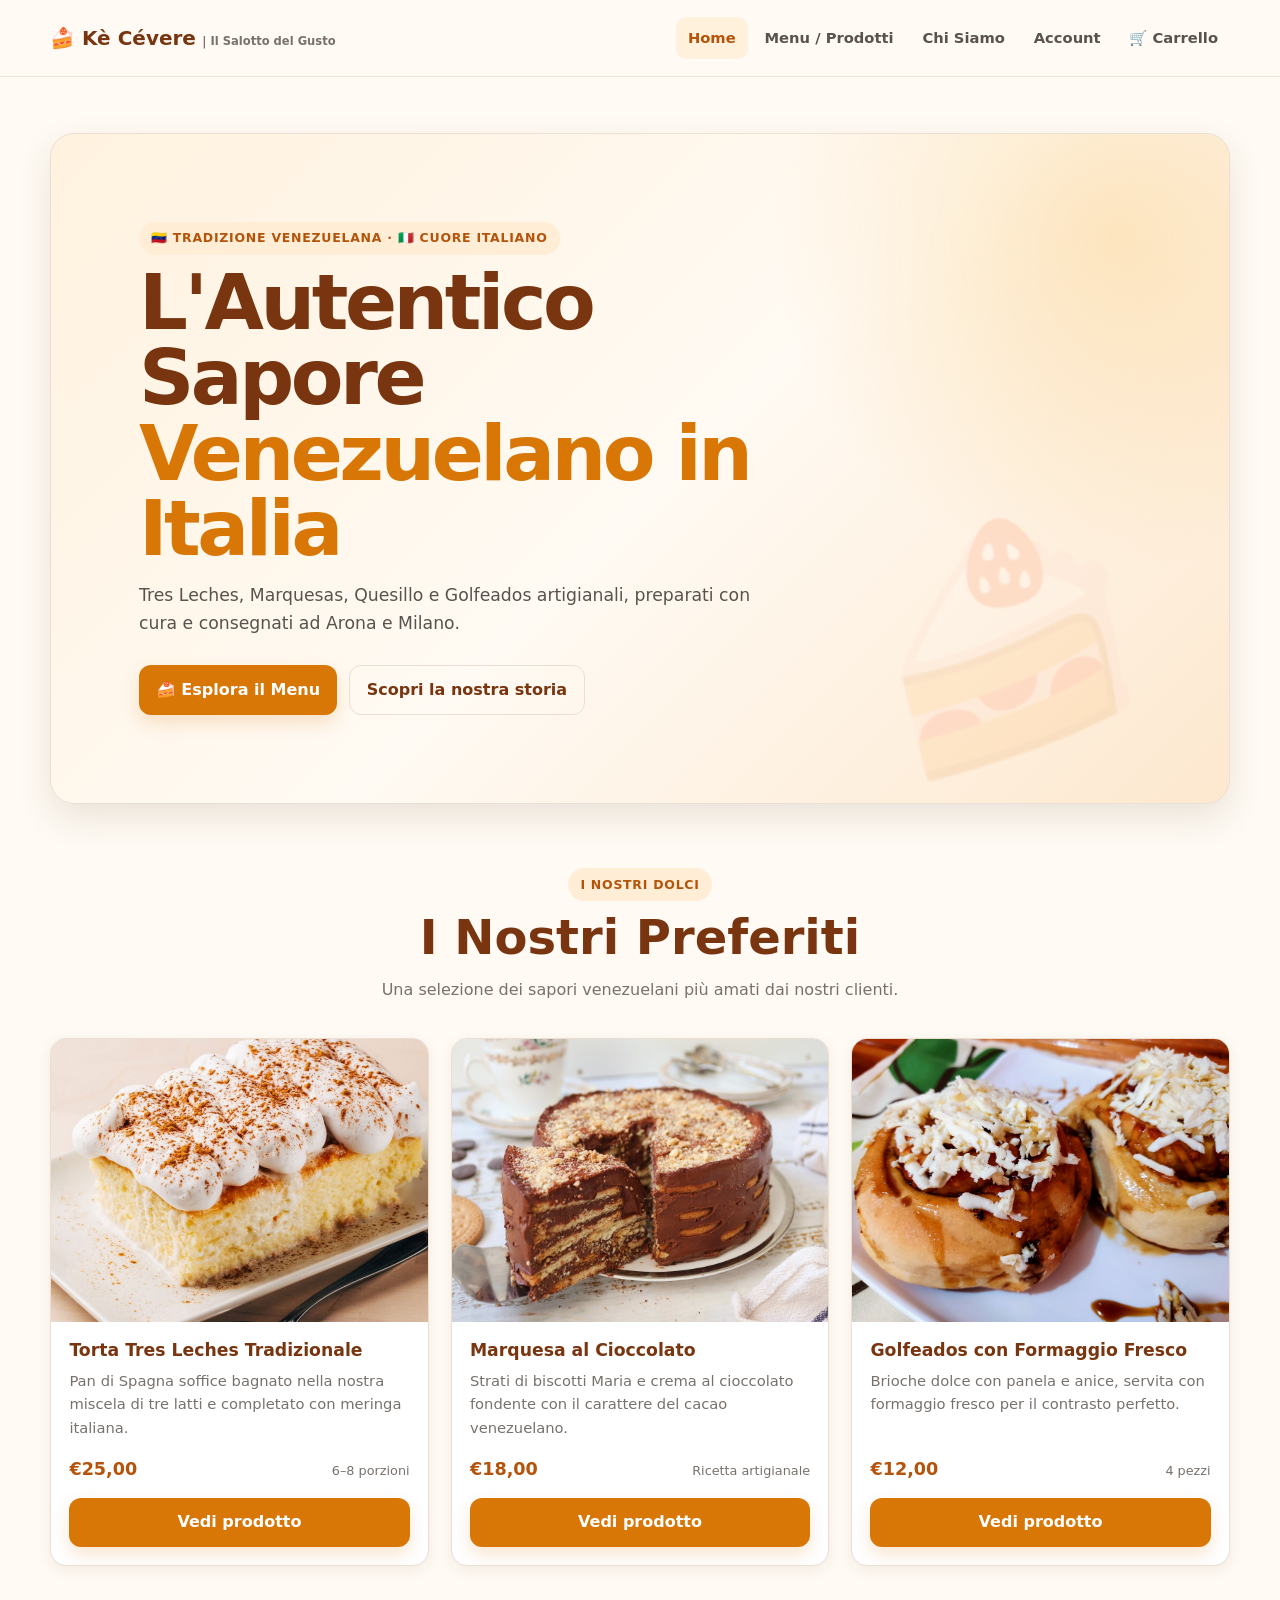
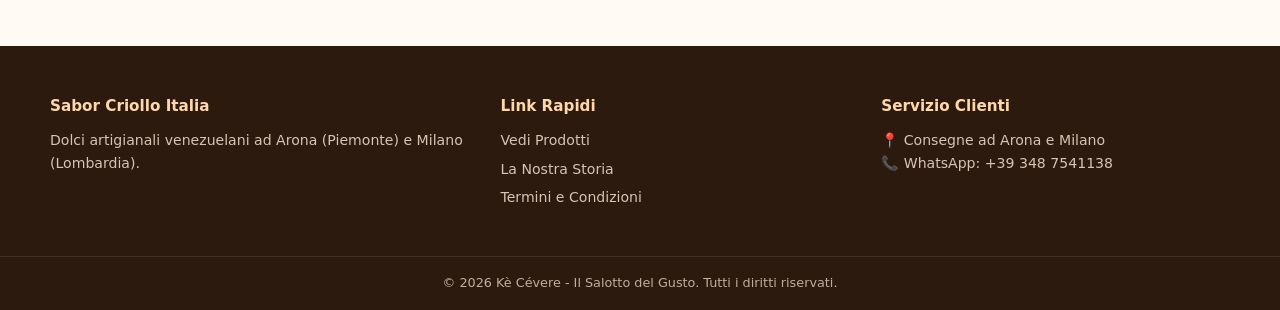
==== index.html @ d1808b7e "Actualizando repositorio con la versión profesional" ====
<!DOCTYPE html>
<html lang="it">
<head>
    <meta charset="UTF-8">
    <meta name="viewport" content="width=device-width, initial-scale=1.0">
    <meta name="description" content="Kè Cévere - Dolci venezuelani artigianali in Piemonte e Lombardia.">
    <title>Home | Kè Cévere - Il Salotto del Gusto</title>
    <link rel="stylesheet" href="css/estilos.css">
</head>
<body>

    <!-- ==================== ENCABEZADO / NAVEGACIÓN ==================== -->
    <header>
        <div class="header-container">
            <a href="index.html" class="logo" aria-label="Kè Cévere - Home">
                🍰 Kè Cévere <small>| Il Salotto del Gusto</small>
            </a>

            <button class="nav-toggle" type="button" aria-label="Apri menu" aria-expanded="false">
                <span></span>
            </button>

            <nav id="main-nav" aria-label="Navigazione principale">
                <ul>
                    <li><a href="index.html" class="active" aria-current="page">Home</a></li>
                    <li><a href="tienda.html">Menu / Prodotti</a></li>
                    <li><a href="quienes-somos.html">Chi Siamo</a></li>
                    <li><a href="registrarse.html">Account</a></li>
                    <li><a href="carrito.html">🛒 Carrello <span class="cart-count" hidden>0</span></a></li>
                </ul>
            </nav>
        </div>
    </header>

    <main class="main-content">

        <!-- ==================== HERO ==================== -->
        <section class="hero" aria-labelledby="hero-title">
            <div class="hero-content">
                <span class="eyebrow">🇻🇪 Tradizione venezuelana · 🇮🇹 Cuore italiano</span>

                <h1 id="hero-title">
                    L'Autentico Sapore
                    <span>Venezuelano in Italia</span>
                </h1>

                <p>
                    Tres Leches, Marquesas, Quesillo e Golfeados artigianali,
                    preparati con cura e consegnati ad Arona e Milano.
                </p>

                <div class="hero-actions">
                    <a href="tienda.html" class="btn">🍰 Esplora il Menu</a>
                    <a href="quienes-somos.html" class="btn btn-secondary">Scopri la nostra storia</a>
                </div>
            </div>
        </section>

        <!-- ==================== PRODOTTI IN EVIDENZA ==================== -->
        <section class="featured-products" aria-labelledby="featured-title">
            <div class="section-heading">
                <span class="section-label">I nostri dolci</span>
                <h2 id="featured-title">I Nostri Preferiti</h2>
                <p>Una selezione dei sapori venezuelani più amati dai nostri clienti.</p>
            </div>

            <div class="grid">
                <article class="card">
                    <div class="card-image">
                        <img src="producto1.jpg" alt="Torta Tres Leches Tradizionale" loading="lazy">
                    </div>
                    <div class="card-body">
                        <h3 class="card-title">Torta Tres Leches Tradizionale</h3>
                        <p>Pan di Spagna soffice bagnato nella nostra miscela di tre latti e completato con meringa italiana.</p>
                        <div class="card-footer">
                            <span class="card-price">€25,00</span>
                            <span class="card-info">6–8 porzioni</span>
                        </div>
                        <a href="tienda.html" class="btn card-button">Vedi prodotto</a>
                    </div>
                </article>

                <article class="card">
                    <div class="card-image">
                        <img src="producto2.jpg" alt="Marquesa al Cioccolato" loading="lazy">
                    </div>
                    <div class="card-body">
                        <h3 class="card-title">Marquesa al Cioccolato</h3>
                        <p>Strati di biscotti Maria e crema al cioccolato fondente con il carattere del cacao venezuelano.</p>
                        <div class="card-footer">
                            <span class="card-price">€18,00</span>
                            <span class="card-info">Ricetta artigianale</span>
                        </div>
                        <a href="tienda.html" class="btn card-button">Vedi prodotto</a>
                    </div>
                </article>

                <article class="card">
                    <div class="card-image">
                        <img src="producto3.jpg" alt="Golfeados con Formaggio Fresco" loading="lazy">
                    </div>
                    <div class="card-body">
                        <h3 class="card-title">Golfeados con Formaggio Fresco</h3>
                        <p>Brioche dolce con panela e anice, servita con formaggio fresco per il contrasto perfetto.</p>
                        <div class="card-footer">
                            <span class="card-price">€12,00</span>
                            <span class="card-info">4 pezzi</span>
                        </div>
                        <a href="tienda.html" class="btn card-button">Vedi prodotto</a>
                    </div>
                </article>
            </div>
        </section>

    </main>

    <!-- ==================== PIE DI PAGINA ==================== -->
    <footer>
        <div class="footer-container">
            <div class="footer-section">
                <h4>Sabor Criollo Italia</h4>
                <p>Dolci artigianali venezuelani ad Arona (Piemonte) e Milano (Lombardia).</p>
            </div>

            <div class="footer-section">
                <h4>Link Rapidi</h4>
                <ul>
                    <li><a href="tienda.html">Vedi Prodotti</a></li>
                    <li><a href="quienes-somos.html">La Nostra Storia</a></li>
                    <li><a href="terminos.html">Termini e Condizioni</a></li>
                </ul>
            </div>

            <div class="footer-section">
                <h4>Servizio Clienti</h4>
                <p>📍 Consegne ad Arona e Milano</p>
                <p>📞 WhatsApp: +39 348 7541138</p>
            </div>
        </div>

        <div class="footer-bottom">
            <p>&copy; 2026 Kè Cévere - Il Salotto del Gusto. Tutti i diritti riservati.</p>
        </div>
    </footer>

    <script src="script.js"></script>
</body>
</html>
---- css/estilos.css ----
/* =========================================================
   Kè Cévere / Sabor Criollo
   Hoja de estilos principal
   ========================================================= */

:root {
    --primary: #d97706;
    --primary-dark: #b45309;
    --secondary: #78350f;
    --accent: #f59e0b;
    --cream: #fffaf3;
    --surface: #ffffff;
    --surface-soft: #fff7ed;
    --text: #292524;
    --text-muted: #78716c;
    --border: #eadfd2;
    --success: #15803d;
    --danger: #b91c1c;
    --shadow-sm: 0 4px 14px rgba(68, 42, 20, 0.07);
    --shadow-md: 0 14px 35px rgba(68, 42, 20, 0.11);
    --radius-sm: 10px;
    --radius-md: 16px;
    --radius-lg: 24px;
    --container: 1180px;
}

/* ---------- Reset ---------- */

* {
    box-sizing: border-box;
    margin: 0;
    padding: 0;
}

html {
    scroll-behavior: smooth;
}

body {
    min-height: 100vh;
    display: flex;
    flex-direction: column;
    font-family: Inter, ui-sans-serif, system-ui, -apple-system, BlinkMacSystemFont, "Segoe UI", sans-serif;
    color: var(--text);
    background: var(--cream);
    line-height: 1.6;
}

body.menu-open {
    overflow: hidden;
}

a {
    color: inherit;
    text-decoration: none;
}

button,
input,
select {
    font: inherit;
}

button {
    border: 0;
}

img {
    display: block;
    max-width: 100%;
}

ul {
    list-style: none;
}

/* ---------- Layout ---------- */

.main-content {
    width: min(100% - 2rem, var(--container));
    margin: 0 auto;
    flex: 1;
    padding: 3.5rem 0 5rem;
}

.section-heading {
    max-width: 720px;
    margin: 0 auto 2.2rem;
    text-align: center;
}

.section-label,
.eyebrow {
    display: inline-flex;
    align-items: center;
    gap: .45rem;
    margin-bottom: .65rem;
    padding: .4rem .75rem;
    border-radius: 999px;
    background: #ffedd5;
    color: var(--primary-dark);
    font-size: .78rem;
    font-weight: 800;
    letter-spacing: .06em;
    text-transform: uppercase;
}

.section-heading h2,
.page-title {
    color: var(--secondary);
    font-size: clamp(2rem, 4vw, 3rem);
    line-height: 1.12;
    margin-bottom: .75rem;
}

.section-heading p,
.page-intro {
    color: var(--text-muted);
}

/* ---------- Header ---------- */

header {
    position: sticky;
    top: 0;
    z-index: 1000;
    background: rgba(255, 250, 243, .94);
    border-bottom: 1px solid rgba(234, 223, 210, .9);
    backdrop-filter: blur(12px);
}

.header-container {
    width: min(100% - 2rem, var(--container));
    min-height: 76px;
    margin: 0 auto;
    display: flex;
    align-items: center;
    justify-content: space-between;
    gap: 2rem;
}

.logo {
    display: inline-flex;
    align-items: baseline;
    gap: .4rem;
    color: var(--secondary);
    font-size: 1.25rem;
    font-weight: 900;
    white-space: nowrap;
}

.logo small {
    color: var(--text-muted);
    font-size: .72rem;
    font-weight: 600;
}

.nav-toggle {
    display: none;
    width: 44px;
    height: 44px;
    align-items: center;
    justify-content: center;
    border: 1px solid var(--border);
    border-radius: 12px;
    background: var(--surface);
    color: var(--secondary);
    cursor: pointer;
}

.nav-toggle span,
.nav-toggle span::before,
.nav-toggle span::after {
    width: 20px;
    height: 2px;
    display: block;
    background: currentColor;
    border-radius: 10px;
    transition: .2s ease;
}

.nav-toggle span {
    position: relative;
}

.nav-toggle span::before,
.nav-toggle span::after {
    content: "";
    position: absolute;
    left: 0;
}

.nav-toggle span::before { top: -6px; }
.nav-toggle span::after { top: 6px; }

nav ul {
    display: flex;
    align-items: center;
    justify-content: flex-end;
    gap: .3rem;
}

nav a {
    position: relative;
    display: inline-flex;
    align-items: center;
    min-height: 42px;
    padding: .55rem .75rem;
    border-radius: 10px;
    color: #57534e;
    font-size: .92rem;
    font-weight: 700;
    transition: color .2s ease, background .2s ease;
}

nav a:hover,
nav a.active {
    color: var(--primary-dark);
    background: #fff1dc;
}

.cart-count {
    min-width: 21px;
    height: 21px;
    margin-left: .35rem;
    padding: 0 .3rem;
    display: inline-flex;
    align-items: center;
    justify-content: center;
    border-radius: 999px;
    background: var(--primary);
    color: white;
    font-size: .72rem;
    line-height: 1;
}

.cart-count[hidden] {
    display: none;
}

/* ---------- Hero ---------- */

.hero {
    position: relative;
    overflow: hidden;
    min-height: 500px;
    display: flex;
    align-items: center;
    padding: clamp(2.5rem, 7vw, 5.5rem);
    border-radius: var(--radius-lg);
    background:
        radial-gradient(circle at 90% 15%, rgba(245, 158, 11, .2), transparent 28%),
        linear-gradient(135deg, #fff2df 0%, #fffaf3 52%, #fde8cf 100%);
    box-shadow: var(--shadow-md);
    border: 1px solid var(--border);
}

.hero::after {
    content: "🍰";
    position: absolute;
    right: 7%;
    bottom: -18px;
    font-size: clamp(7rem, 18vw, 14rem);
    opacity: .12;
    transform: rotate(-10deg);
    pointer-events: none;
}

.hero-content {
    position: relative;
    z-index: 1;
    max-width: 720px;
}

.hero h1 {
    margin-bottom: 1rem;
    color: var(--secondary);
    font-size: clamp(2.5rem, 6vw, 4.8rem);
    line-height: .98;
    letter-spacing: -.045em;
}

.hero h1 span {
    display: block;
    color: var(--primary);
}

.hero p {
    max-width: 650px;
    margin-bottom: 1.7rem;
    color: #57534e;
    font-size: 1.08rem;
}

.hero-actions,
.hero-buttons {
    display: flex;
    flex-wrap: wrap;
    gap: .75rem;
}

/* ---------- Buttons ---------- */

.btn {
    min-height: 46px;
    display: inline-flex;
    align-items: center;
    justify-content: center;
    gap: .45rem;
    padding: .72rem 1.05rem;
    border-radius: 12px;
    background: var(--primary);
    color: white;
    font-weight: 800;
    cursor: pointer;
    box-shadow: 0 8px 18px rgba(217, 119, 6, .18);
    transition: transform .2s ease, background .2s ease, box-shadow .2s ease;
}

.btn:hover {
    background: var(--primary-dark);
    transform: translateY(-2px);
    box-shadow: 0 10px 22px rgba(217, 119, 6, .24);
}

.btn-secondary {
    background: transparent;
    color: var(--secondary);
    border: 1px solid var(--border);
    box-shadow: none;
}

.btn-secondary:hover {
    background: white;
    color: var(--primary-dark);
}

.btn-danger {
    background: #fee2e2;
    color: var(--danger);
    box-shadow: none;
}

.btn-danger:hover {
    background: #fecaca;
}

.btn-small {
    min-height: 38px;
    padding: .5rem .75rem;
    font-size: .86rem;
}

.btn:disabled {
    opacity: .5;
    cursor: not-allowed;
    transform: none;
    box-shadow: none;
}

/* ---------- Product Grid / Cards ---------- */

.grid {
    display: grid;
    grid-template-columns: repeat(3, minmax(0, 1fr));
    gap: 1.35rem;
}

.product-grid {
    grid-template-columns: repeat(4, minmax(0, 1fr));
}

.card {
    overflow: hidden;
    display: flex;
    flex-direction: column;
    background: var(--surface);
    border: 1px solid var(--border);
    border-radius: var(--radius-md);
    box-shadow: var(--shadow-sm);
    transition: transform .25s ease, box-shadow .25s ease;
}

.card:hover {
    transform: translateY(-5px);
    box-shadow: var(--shadow-md);
}

.card-image {
    aspect-ratio: 4 / 3;
    overflow: hidden;
    background: #f5f5f4;
}

.card-image img,
.card > img {
    width: 100%;
    height: 100%;
    object-fit: cover;
    transition: transform .35s ease;
}

.card:hover .card-image img,
.card:hover > img {
    transform: scale(1.04);
}

.card-body {
    flex: 1;
    display: flex;
    flex-direction: column;
    padding: 1.15rem;
}

.card-title {
    margin-bottom: .45rem;
    color: var(--secondary);
    font-size: 1.08rem;
    line-height: 1.25;
}

.card-body p {
    color: var(--text-muted);
    font-size: .92rem;
}

.card-footer {
    margin-top: auto;
    padding-top: 1rem;
    display: flex;
    align-items: baseline;
    justify-content: space-between;
    gap: .5rem;
}

.card-price {
    color: var(--primary-dark);
    font-size: 1.1rem;
    font-weight: 900;
}

.card-info {
    color: var(--text-muted);
    font-size: .8rem;
}

.card-button {
    width: 100%;
    margin-top: .9rem;
}

/* ---------- Sections ---------- */

.featured-products {
    padding-top: 4rem;
}

.page-header {
    margin-bottom: 2rem;
    text-align: center;
}

.page-header .page-intro {
    max-width: 680px;
    margin: 0 auto;
}

.info-strip {
    margin: 0 auto 2rem;
    padding: .9rem 1rem;
    display: flex;
    align-items: center;
    justify-content: center;
    gap: .55rem;
    border: 1px solid #fed7aa;
    border-radius: 12px;
    background: #fff7ed;
    color: #9a3412;
    text-align: center;
    font-size: .9rem;
}

/* ---------- Content Panels ---------- */

.content-panel {
    max-width: 880px;
    margin: 0 auto;
    padding: clamp(1.5rem, 4vw, 2.75rem);
    background: var(--surface);
    border: 1px solid var(--border);
    border-radius: var(--radius-md);
    box-shadow: var(--shadow-sm);
}

.content-panel h2,
.content-panel h3 {
    color: var(--secondary);
}

.content-panel h2 {
    margin-bottom: .8rem;
    font-size: 2rem;
}

.content-panel h3 {
    margin: 1.8rem 0 .55rem;
    color: var(--primary-dark);
}

.content-panel p {
    margin-bottom: 1rem;
    color: #57534e;
}

.check-list {
    display: grid;
    gap: .7rem;
    margin-top: 1rem;
}

.check-list li {
    position: relative;
    padding-left: 1.7rem;
    color: #57534e;
}

.check-list li::before {
    content: "✓";
    position: absolute;
    left: 0;
    color: var(--success);
    font-weight: 900;
}

.about-highlights {
    display: grid;
    grid-template-columns: repeat(3, minmax(0, 1fr));
    gap: 1rem;
    margin-top: 2rem;
}

.highlight {
    padding: 1.15rem;
    border: 1px solid var(--border);
    border-radius: var(--radius-sm);
    background: var(--surface-soft);
}

.highlight-icon {
    font-size: 1.7rem;
    margin-bottom: .45rem;
}

.highlight h3 {
    margin: 0 0 .25rem;
    font-size: 1rem;
}

.highlight p {
    margin: 0;
    font-size: .88rem;
}

/* ---------- Forms ---------- */

.form-container {
    width: min(100%, 560px);
    margin: 0 auto;
    padding: clamp(1.5rem, 4vw, 2.25rem);
    background: var(--surface);
    border: 1px solid var(--border);
    border-radius: var(--radius-md);
    box-shadow: var(--shadow-md);
}

.form-header {
    margin-bottom: 1.6rem;
    text-align: center;
}

.form-header h1 {
    margin-bottom: .4rem;
    color: var(--secondary);
    font-size: 1.9rem;
}

.form-header p {
    color: var(--text-muted);
    font-size: .92rem;
}

.form-group {
    margin-bottom: 1.05rem;
}

.form-group label {
    display: block;
    margin-bottom: .4rem;
    color: #44403c;
    font-size: .9rem;
    font-weight: 750;
}

.form-group input,
.form-group select {
    width: 100%;
    min-height: 46px;
    padding: .7rem .8rem;
    border: 1px solid #d6cec4;
    border-radius: 10px;
    outline: none;
    background: white;
    color: var(--text);
    transition: border-color .2s ease, box-shadow .2s ease;
}

.form-group input:focus,
.form-group select:focus {
    border-color: var(--primary);
    box-shadow: 0 0 0 3px rgba(217, 119, 6, .12);
}

.form-check {
    display: flex;
    align-items: flex-start;
    gap: .55rem;
    margin: .7rem 0 1.1rem;
    color: var(--text-muted);
    font-size: .86rem;
}

.form-check input {
    margin-top: .28rem;
}

.notice {
    padding: .8rem .9rem;
    border-radius: 10px;
    background: #ecfdf5;
    color: #166534;
    font-size: .88rem;
}

/* ---------- Cart ---------- */

.cart-layout {
    display: grid;
    grid-template-columns: minmax(0, 1.6fr) minmax(300px, .9fr);
    gap: 1.4rem;
    align-items: start;
}

.cart-panel,
.summary-panel {
    background: var(--surface);
    border: 1px solid var(--border);
    border-radius: var(--radius-md);
    box-shadow: var(--shadow-sm);
}

.cart-panel {
    padding: 1.25rem;
}

.summary-panel {
    position: sticky;
    top: 100px;
    padding: 1.35rem;
}

.panel-title {
    margin-bottom: 1rem;
    color: var(--secondary);
    font-size: 1.2rem;
}

.cart-item {
    display: grid;
    grid-template-columns: 86px minmax(0, 1fr) auto;
    align-items: center;
    gap: 1rem;
    padding: 1rem 0;
    border-top: 1px solid var(--border);
}

.cart-item:first-child {
    border-top: 0;
    padding-top: 0;
}

.cart-item-image {
    width: 86px;
    height: 70px;
    overflow: hidden;
    border-radius: 10px;
    background: #f5f5f4;
}

.cart-item-image img {
    width: 100%;
    height: 100%;
    object-fit: cover;
}

.cart-item h3 {
    margin-bottom: .2rem;
    color: var(--secondary);
    font-size: .98rem;
}

.cart-item-price {
    color: var(--text-muted);
    font-size: .82rem;
}

.cart-item-actions {
    display: flex;
    align-items: center;
    gap: .5rem;
    margin-top: .55rem;
}

.qty-control {
    display: inline-flex;
    align-items: center;
    border: 1px solid var(--border);
    border-radius: 9px;
    overflow: hidden;
    background: #fffaf3;
}

.qty-control button {
    width: 32px;
    height: 32px;
    background: transparent;
    color: var(--secondary);
    cursor: pointer;
    font-weight: 900;
}

.qty-control button:hover {
    background: #ffedd5;
}

.qty-value {
    min-width: 30px;
    text-align: center;
    font-size: .88rem;
    font-weight: 800;
}

.cart-item-total {
    text-align: right;
    font-weight: 900;
    color: var(--secondary);
}

.cart-remove {
    margin-top: .35rem;
    background: transparent;
    color: var(--danger);
    cursor: pointer;
    font-size: .78rem;
    font-weight: 700;
}

.summary-row {
    display: flex;
    align-items: center;
    justify-content: space-between;
    gap: 1rem;
    margin-bottom: .7rem;
    color: #57534e;
}

.summary-row.total {
    margin-top: .9rem;
    padding-top: .9rem;
    border-top: 1px solid var(--border);
    color: var(--secondary);
    font-size: 1.15rem;
    font-weight: 900;
}

.payment-options {
    display: grid;
    gap: .6rem;
    margin: 1.25rem 0;
}

.payment-option {
    display: flex;
    align-items: center;
    gap: .55rem;
    padding: .7rem .75rem;
    border: 1px solid var(--border);
    border-radius: 10px;
    cursor: pointer;
    font-size: .88rem;
}

.payment-option:has(input:checked) {
    border-color: #fdba74;
    background: #fff7ed;
}

.empty-cart {
    padding: 2.5rem 1rem;
    text-align: center;
    color: var(--text-muted);
}

.empty-cart-icon {
    margin-bottom: .6rem;
    font-size: 3rem;
}

.cart-actions {
    display: flex;
    justify-content: space-between;
    gap: .75rem;
    margin-top: 1rem;
}

/* ---------- Footer ---------- */

footer {
    margin-top: auto;
    background: #2c1a0f;
    color: #f7ede3;
}

.footer-container {
    width: min(100% - 2rem, var(--container));
    margin: 0 auto;
    padding: 3rem 0;
    display: grid;
    grid-template-columns: 1.2fr 1fr 1fr;
    gap: 2rem;
}

.footer-section h4 {
    margin-bottom: .7rem;
    color: #fed7aa;
    font-size: .95rem;
}

.footer-section p,
.footer-section li {
    color: #d6c4b6;
    font-size: .88rem;
}

.footer-section ul {
    display: grid;
    gap: .35rem;
}

.footer-section a:hover {
    color: white;
}

.footer-bottom {
    padding: 1rem;
    border-top: 1px solid rgba(255, 255, 255, .1);
    text-align: center;
    color: #bfae9f;
    font-size: .8rem;
}

/* ---------- Toast ---------- */

.toast {
    position: fixed;
    right: 1rem;
    bottom: 1rem;
    z-index: 2000;
    max-width: min(360px, calc(100% - 2rem));
    padding: .85rem 1rem;
    border: 1px solid #fed7aa;
    border-radius: 12px;
    background: #2c1a0f;
    color: white;
    box-shadow: var(--shadow-md);
    opacity: 0;
    transform: translateY(12px);
    pointer-events: none;
    transition: opacity .25s ease, transform .25s ease;
}

.toast.show {
    opacity: 1;
    transform: translateY(0);
}

/* ---------- Responsive ---------- */

@media (max-width: 980px) {
    .product-grid {
        grid-template-columns: repeat(2, minmax(0, 1fr));
    }

    .cart-layout {
        grid-template-columns: 1fr;
    }

    .summary-panel {
        position: static;
    }
}

@media (max-width: 780px) {
    .header-container {
        min-height: 68px;
    }

    .logo small {
        display: none;
    }

    .nav-toggle {
        display: inline-flex;
    }

    nav {
        position: absolute;
        top: 68px;
        left: 0;
        right: 0;
        display: none;
        padding: .8rem 1rem 1rem;
        background: rgba(255, 250, 243, .98);
        border-bottom: 1px solid var(--border);
        box-shadow: var(--shadow-sm);
    }

    nav.open {
        display: block;
    }

    nav ul {
        flex-direction: column;
        align-items: stretch;
    }

    nav a {
        width: 100%;
        justify-content: space-between;
    }

    .main-content {
        width: min(100% - 1.2rem, var(--container));
        padding: 2.2rem 0 3.5rem;
    }

    .hero {
        min-height: 450px;
        padding: 2rem 1.4rem;
    }

    .hero h1 {
        font-size: clamp(2.25rem, 11vw, 3.6rem);
    }

    .grid,
    .product-grid,
    .about-highlights {
        grid-template-columns: 1fr;
    }

    .footer-container {
        grid-template-columns: 1fr;
        gap: 1.3rem;
        padding: 2.2rem 0;
    }

    .cart-item {
        grid-template-columns: 68px minmax(0, 1fr);
    }

    .cart-item-total {
        grid-column: 2;
        text-align: left;
    }

    .cart-actions {
        flex-direction: column;
    }

    .cart-actions .btn {
        width: 100%;
    }
}

@media (max-width: 480px) {
    .hero-actions,
    .hero-buttons {
        flex-direction: column;
    }

    .hero-actions .btn,
    .hero-buttons .btn {
        width: 100%;
    }

    .cart-item-image {
        width: 68px;
        height: 58px;
    }
}

/* ---------- Reduced motion ---------- */

@media (prefers-reduced-motion: reduce) {
    html {
        scroll-behavior: auto;
    }

    *,
    *::before,
    *::after {
        transition-duration: .01ms !important;
        animation-duration: .01ms !important;
        animation-iteration-count: 1 !important;
    }
}
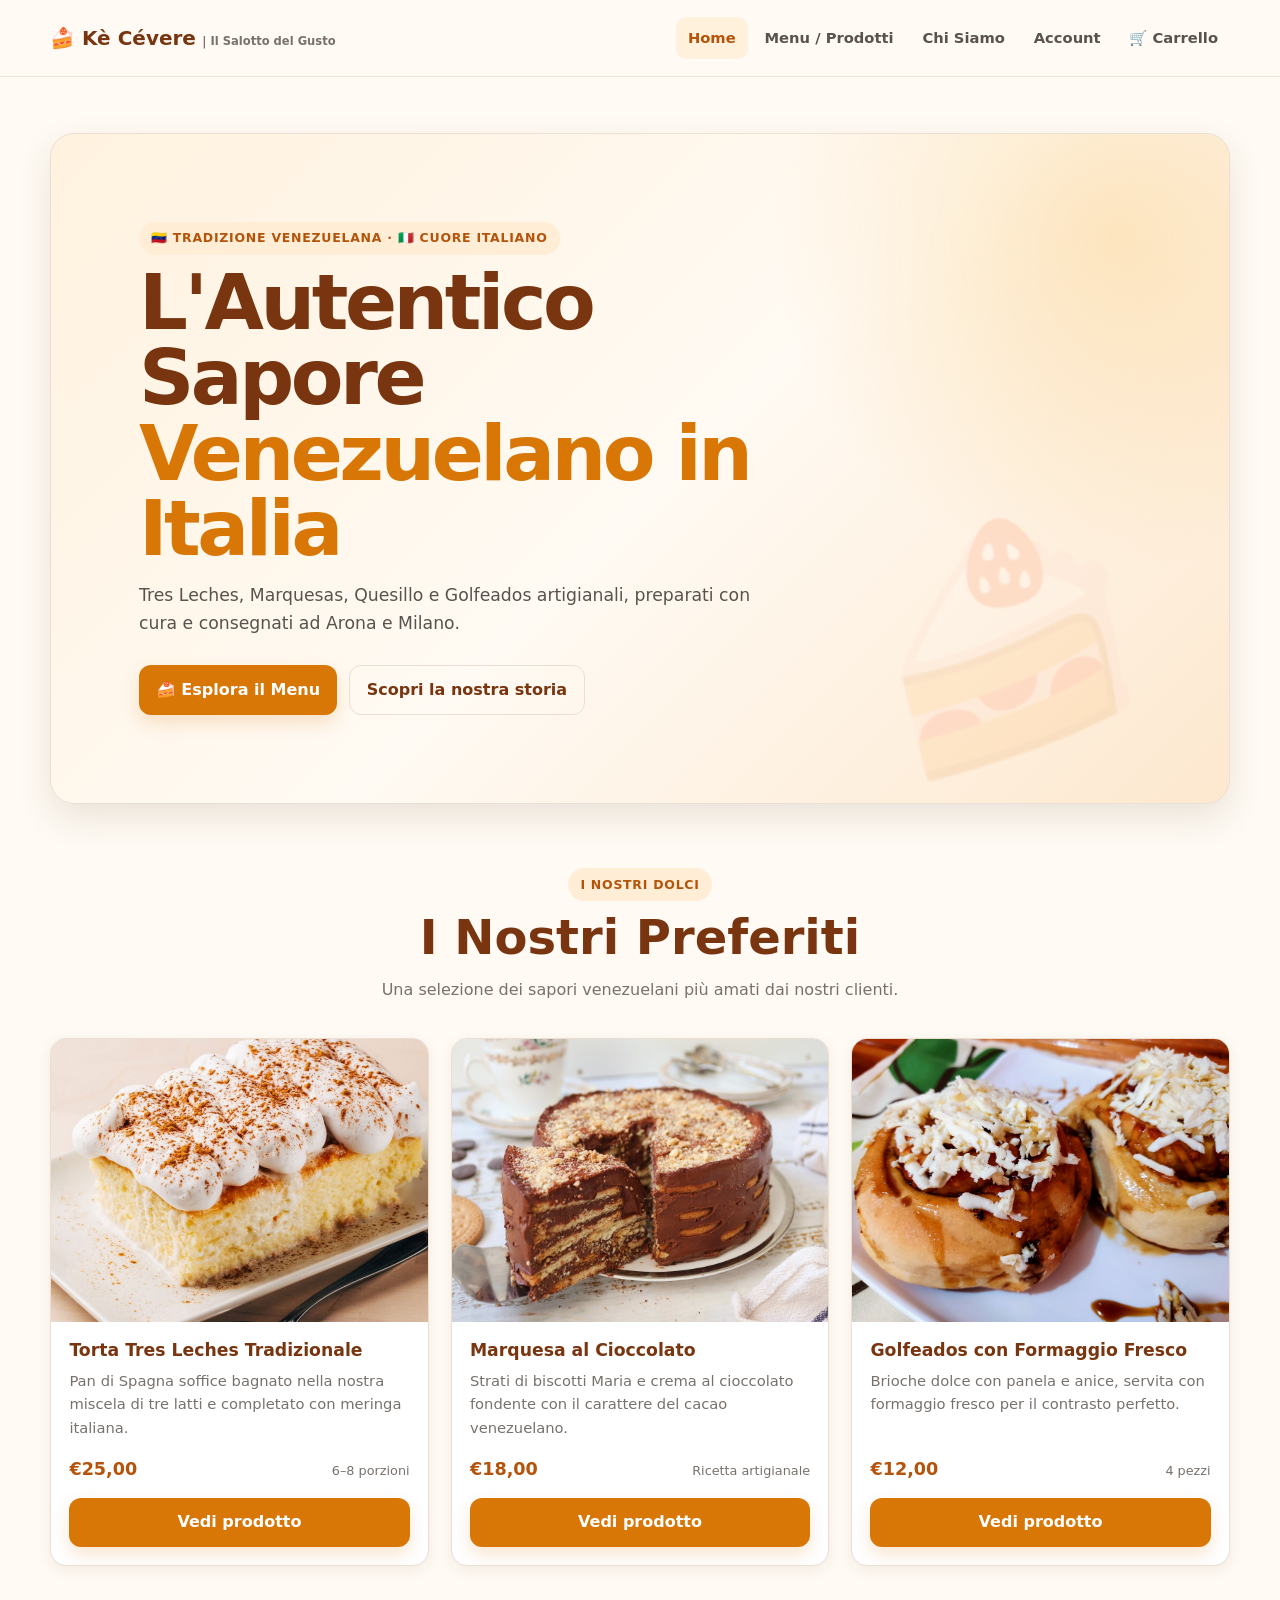
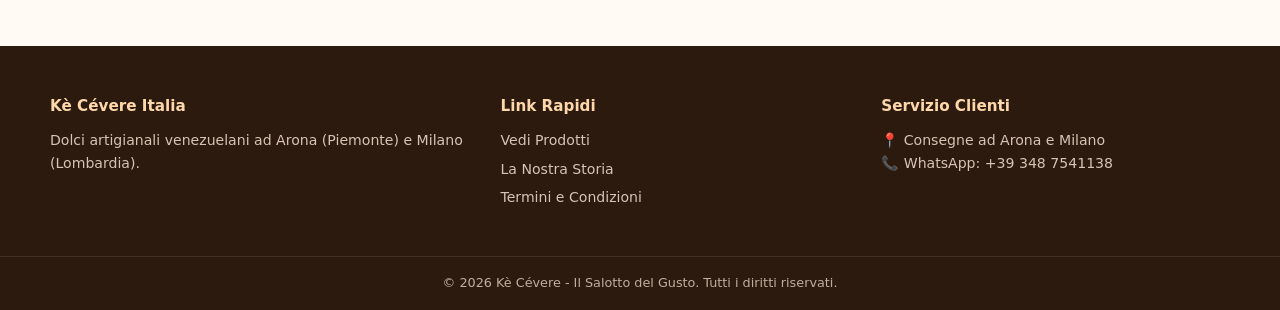
==== commit 36d36b3b: "Actualizar marca Kè Cévere en el footer de todas las paginas" ====
--- a/index.html
+++ b/index.html
@@ -118,10 +118,9 @@
     <footer>
         <div class="footer-container">
             <div class="footer-section">
-                <h4>Sabor Criollo Italia</h4>
+                <h4>Kè Cévere Italia</h4>
                 <p>Dolci artigianali venezuelani ad Arona (Piemonte) e Milano (Lombardia).</p>
             </div>
-
             <div class="footer-section">
                 <h4>Link Rapidi</h4>
                 <ul>
@@ -130,14 +129,12 @@
                     <li><a href="terminos.html">Termini e Condizioni</a></li>
                 </ul>
             </div>
-
             <div class="footer-section">
                 <h4>Servizio Clienti</h4>
                 <p>📍 Consegne ad Arona e Milano</p>
                 <p>📞 WhatsApp: +39 348 7541138</p>
             </div>
         </div>
-
         <div class="footer-bottom">
             <p>&copy; 2026 Kè Cévere - Il Salotto del Gusto. Tutti i diritti riservati.</p>
         </div>
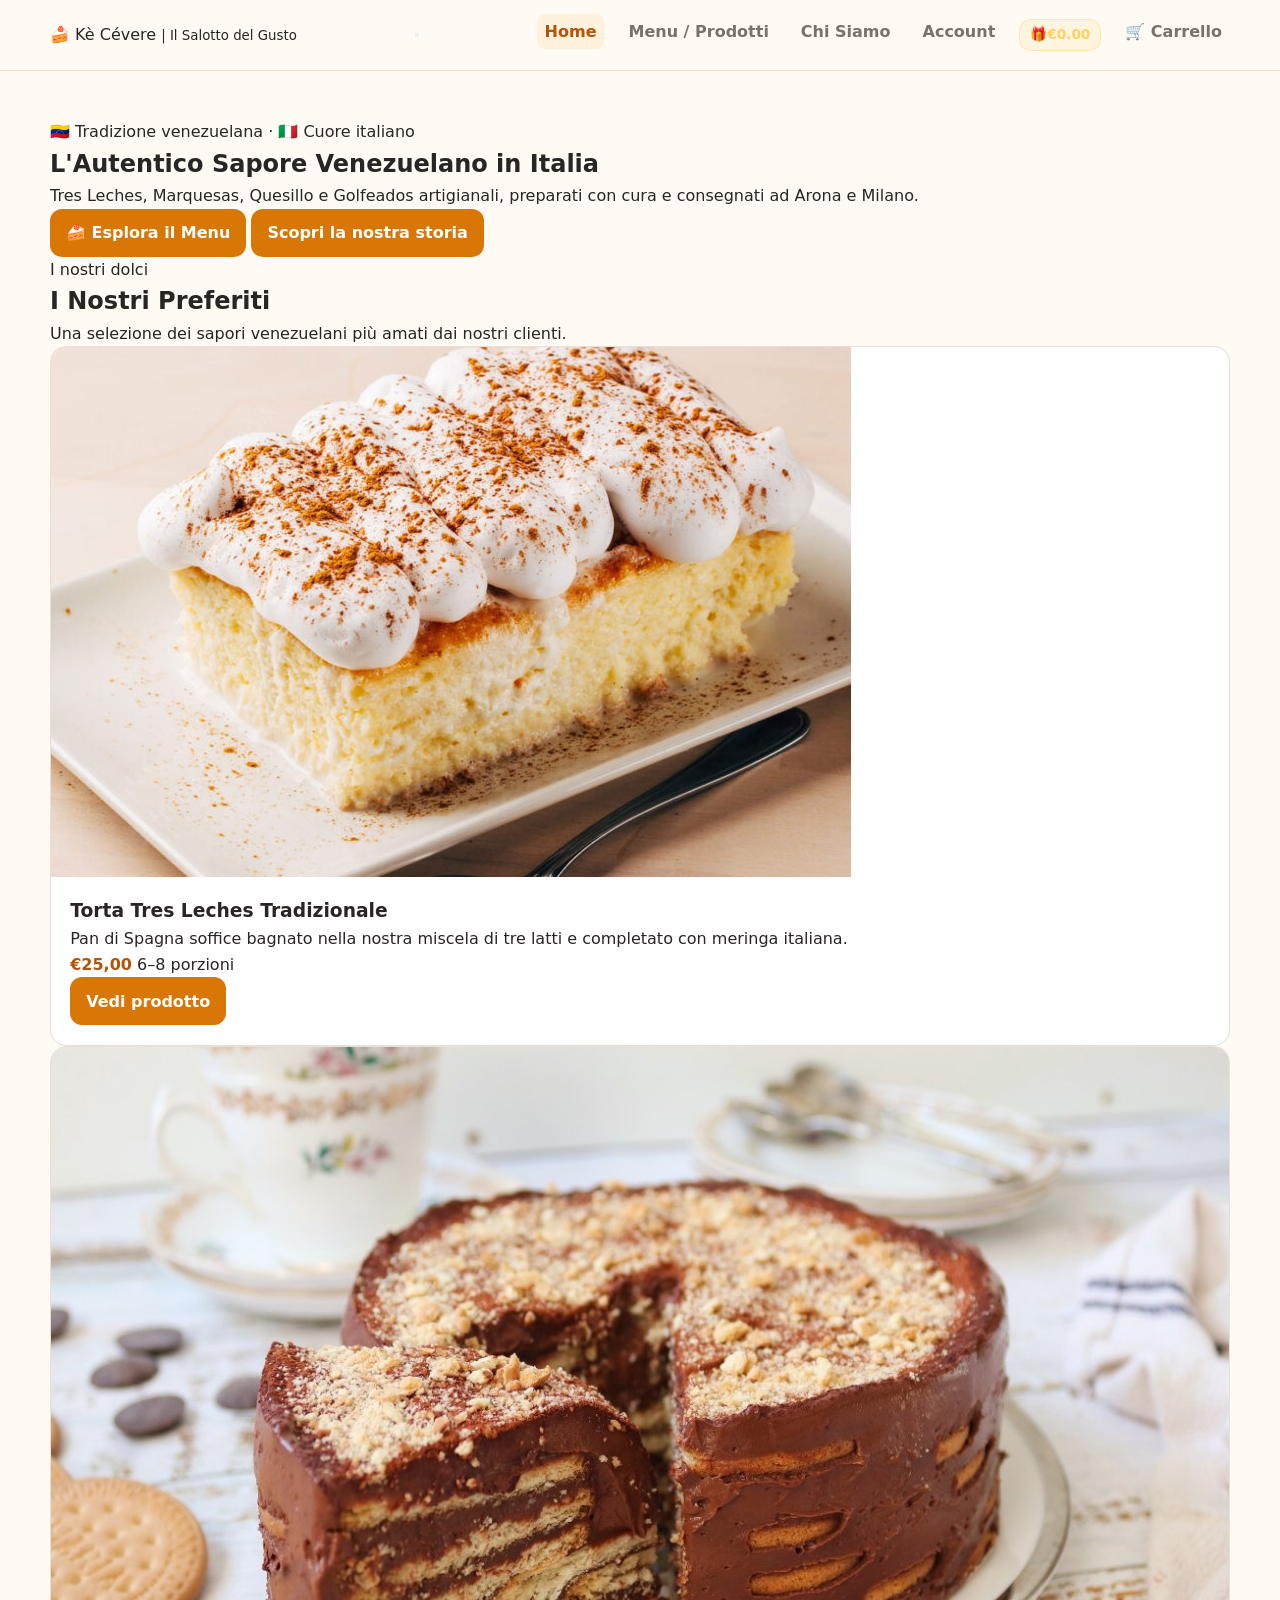
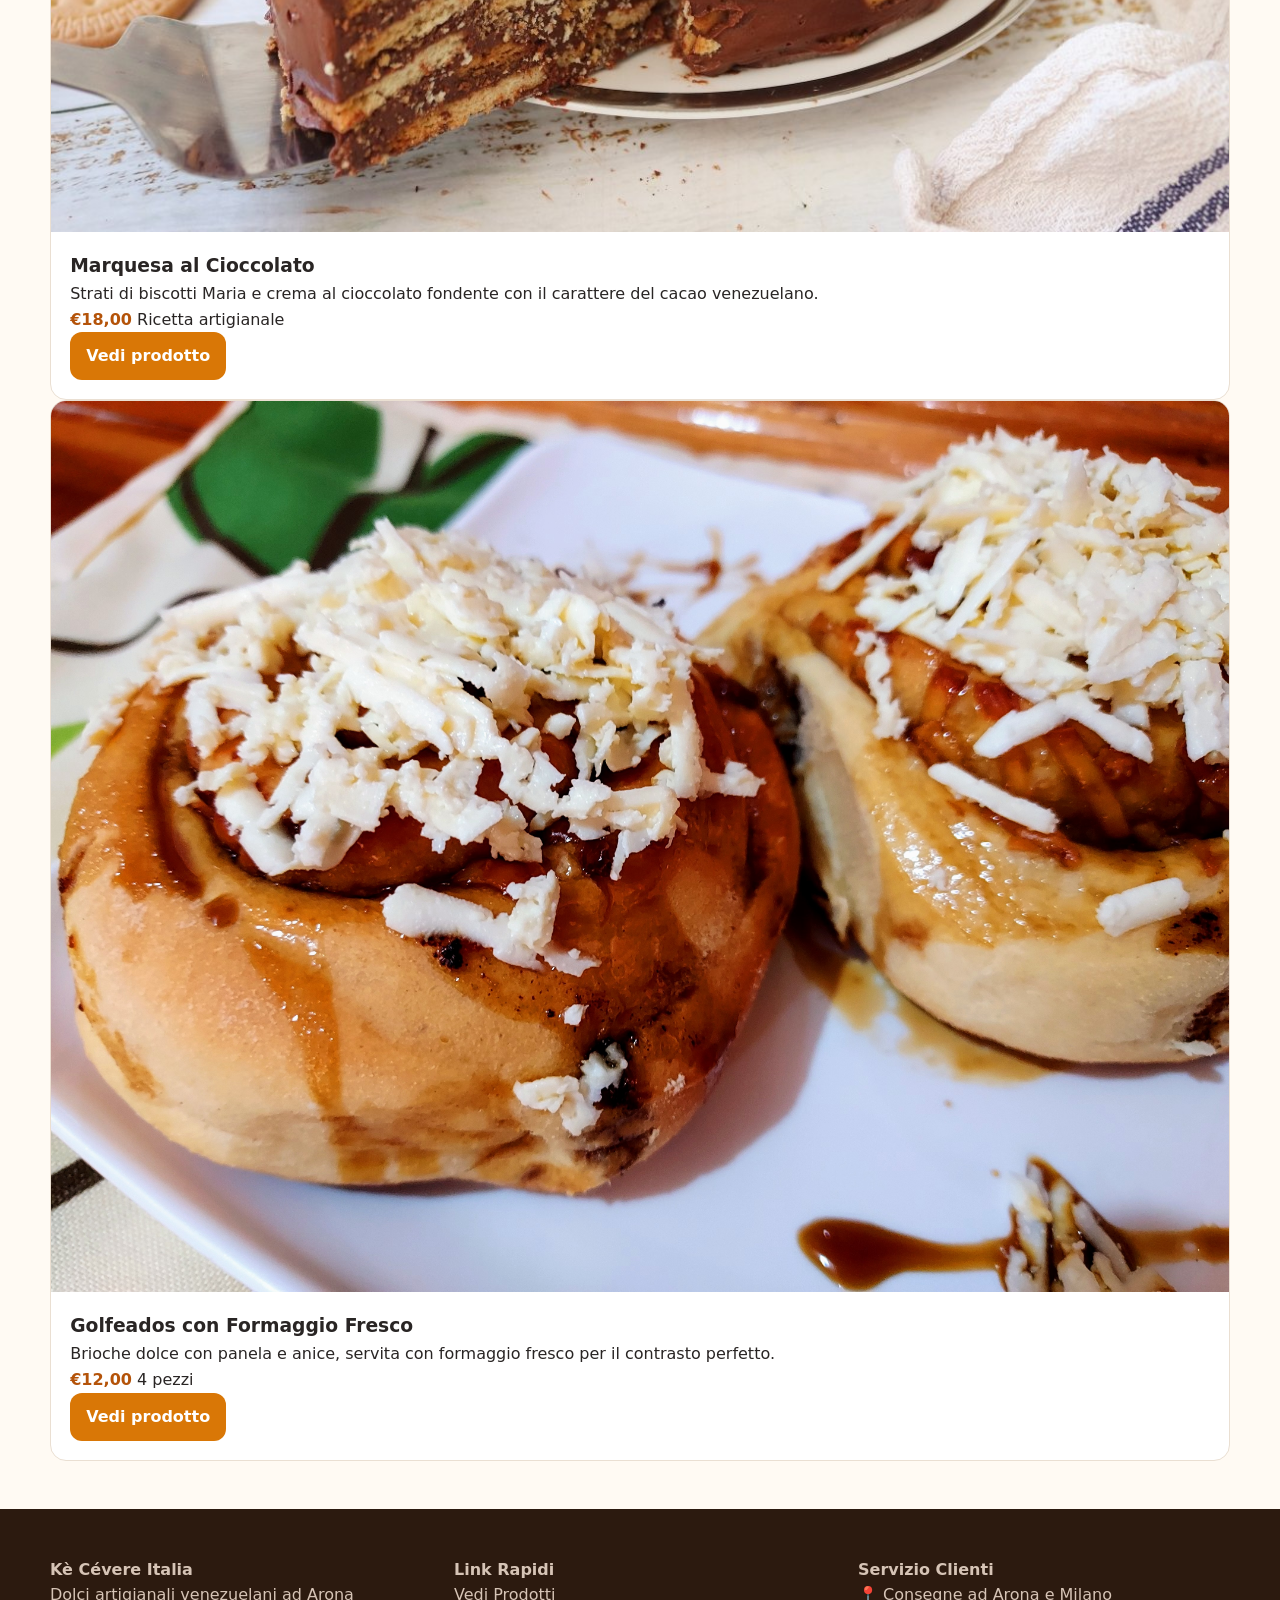
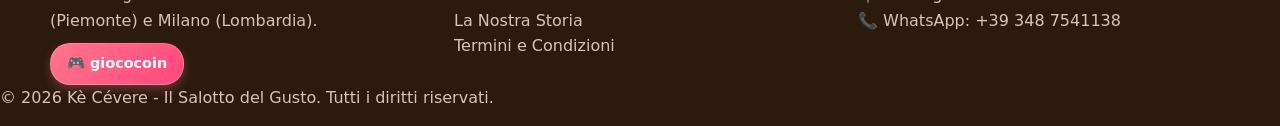
==== commit 3e7d8a7c: "actualización de toda la página" ====
--- a/index.html
+++ b/index.html
@@ -6,6 +6,44 @@
     <meta name="description" content="Kè Cévere - Dolci venezuelani artigianali in Piemonte e Lombardia.">
     <title>Home | Kè Cévere - Il Salotto del Gusto</title>
     <link rel="stylesheet" href="css/estilos.css">
+    <style>
+        /* Estilo personalizado para el botón giococoin en el footer */
+        .btn-giococoin {
+            display: inline-flex;
+            align-items: center;
+            gap: 6px;
+            background: linear-gradient(135deg, #ff758c, #ff477e);
+            color: #ffffff;
+            padding: 8px 16px;
+            border-radius: 20px;
+            font-weight: bold;
+            text-decoration: none;
+            font-size: 0.9rem;
+            margin-top: 10px;
+            box-shadow: 0 4px 10px rgba(255, 117, 140, 0.3);
+            transition: all 0.2s ease;
+            border: 1px solid rgba(255, 255, 255, 0.2);
+        }
+
+        .btn-giococoin:hover {
+            background: linear-gradient(135deg, #ff477e, #ff758c);
+            transform: translateY(-2px);
+            box-shadow: 0 6px 15px rgba(255, 117, 140, 0.5);
+        }
+
+        /* Estilo visual para el contador de descuento en el menú */
+        .nav-discount-badge {
+            display: inline-flex;
+            align-items: center;
+            background: rgba(255, 209, 102, 0.15);
+            border: 1px solid rgba(255, 209, 102, 0.4);
+            padding: 4px 10px;
+            border-radius: 12px;
+            color: #ffd166;
+            font-weight: bold;
+            font-size: 0.85rem;
+        }
+    </style>
 </head>
 <body>
 
@@ -26,6 +64,10 @@
                     <li><a href="tienda.html">Menu / Prodotti</a></li>
                     <li><a href="quienes-somos.html">Chi Siamo</a></li>
                     <li><a href="registrarse.html">Account</a></li>
+                    <!-- PASO A AÑADIDO AQUÍ: El indicador de descuento junto al carrito -->
+                    <li>
+                        <span class="nav-discount-badge">🎁 <span id="global-discount-counter">€0.00</span></span>
+                    </li>
                     <li><a href="carrito.html">🛒 Carrello <span class="cart-count" hidden>0</span></a></li>
                 </ul>
             </nav>
@@ -120,6 +162,8 @@
             <div class="footer-section">
                 <h4>Kè Cévere Italia</h4>
                 <p>Dolci artigianali venezuelani ad Arona (Piemonte) e Milano (Lombardia).</p>
+                <!-- Botón Giococoin añadido aquí -->
+                <a href="gioco.html" class="btn-giococoin">🎮 giococoin</a>
             </div>
             <div class="footer-section">
                 <h4>Link Rapidi</h4>
@@ -141,5 +185,28 @@
     </footer>
 
     <script src="script.js"></script>
+    
+    <!-- SCRIPT DE SINCRONIZACIÓN DEL DESCUENTO GLOBAL -->
+    <script>
+        document.addEventListener("DOMContentLoaded", () => {
+            function updateGlobalDiscount() {
+                const discountBadge = document.getElementById('global-discount-counter');
+                if (discountBadge) {
+                    const currentDiscount = parseFloat(localStorage.getItem('kecevere_discount')) || 0.00;
+                    discountBadge.innerText = `€${currentDiscount.toFixed(2)}`;
+                }
+            }
+
+            // Actualizar al cargar la página
+            updateGlobalDiscount();
+
+            // Sincronizar en tiempo real si el usuario juega en una pestaña y tiene otra abierta
+            window.addEventListener('storage', (e) => {
+                if (e.key === 'kecevere_discount') {
+                    updateGlobalDiscount();
+                }
+            });
+        });
+    </script>
 </body>
-</html>
+</html>
--- a/css/estilos.css
+++ b/css/estilos.css
@@ -1,1026 +1,55 @@
 /* =========================================================
-   Kè Cévere / Sabor Criollo
-   Hoja de estilos principal
+   Kè Cévere - CSS Simplificado
    ========================================================= */
 
 :root {
-    --primary: #d97706;
-    --primary-dark: #b45309;
-    --secondary: #78350f;
-    --accent: #f59e0b;
-    --cream: #fffaf3;
-    --surface: #ffffff;
-    --surface-soft: #fff7ed;
-    --text: #292524;
-    --text-muted: #78716c;
-    --border: #eadfd2;
-    --success: #15803d;
-    --danger: #b91c1c;
-    --shadow-sm: 0 4px 14px rgba(68, 42, 20, 0.07);
-    --shadow-md: 0 14px 35px rgba(68, 42, 20, 0.11);
-    --radius-sm: 10px;
-    --radius-md: 16px;
-    --radius-lg: 24px;
-    --container: 1180px;
+    --primary: #d97706; --primary-dark: #b45309; --secondary: #78350f;
+    --cream: #fffaf3; --surface: #ffffff; --text: #292524;
+    --text-muted: #78716c; --border: #eadfd2; --radius: 16px;
 }
 
-/* ---------- Reset ---------- */
+* { box-sizing: border-box; margin: 0; padding: 0; }
+body { font-family: system-ui, sans-serif; color: var(--text); background: var(--cream); line-height: 1.6; min-height: 100vh; display: flex; flex-direction: column; }
+a { text-decoration: none; color: inherit; }
+img { max-width: 100%; display: block; }
+ul { list-style: none; }
 
-* {
-    box-sizing: border-box;
-    margin: 0;
-    padding: 0;
+.main-content { width: min(95%, 1180px); margin: 0 auto; flex: 1; padding: 3rem 0; }
+
+/* Header & Nav */
+header { position: sticky; top: 0; z-index: 1000; background: rgba(255,250,243,.94); border-bottom: 1px solid var(--border); backdrop-filter: blur(12px); }
+.header-container { width: min(95%, 1180px); margin: 0 auto; display: flex; align-items: center; justify-content: space-between; min-height: 70px; }
+nav ul { display: flex; gap: 1rem; }
+nav a { font-weight: 700; color: var(--text-muted); padding: .5rem; border-radius: 8px; transition: .2s; }
+nav a:hover, nav a.active { color: var(--primary-dark); background: #fff1dc; }
+
+/* Botones */
+.btn { display: inline-flex; align-items: center; justify-content: center; padding: .7rem 1rem; border-radius: 12px; background: var(--primary); color: white; font-weight: 800; cursor: pointer; transition: .2s; }
+.btn:hover { background: var(--primary-dark); transform: translateY(-2px); }
+
+/* Grid de Productos */
+.product-grid { display: grid; grid-template-columns: repeat(auto-fit, minmax(260px, 1fr)); gap: 1.5rem; }
+.card { background: var(--surface); border: 1px solid var(--border); border-radius: var(--radius); overflow: hidden; transition: .3s; }
+.card:hover { transform: translateY(-5px); box-shadow: 0 10px 20px rgba(0,0,0,0.05); }
+.card-body { padding: 1.2rem; }
+.card-price { color: var(--primary-dark); font-weight: 900; }
+
+/* Elementos UI simplificados */
+.info-strip { padding: 1rem; background: #fff7ed; border: 1px solid #fed7aa; border-radius: 12px; text-align: center; color: #9a3412; margin-bottom: 2rem; }
+.cart-count { background: var(--primary); color: white; border-radius: 50%; padding: 2px 8px; font-size: .8rem; }
+
+/* Footer */
+footer { background: #2c1a0f; color: #d6c4b6; padding: 3rem 0 1rem; margin-top: auto; }
+.footer-container { width: min(95%, 1180px); margin: 0 auto; display: grid; grid-template-columns: repeat(auto-fit, minmax(200px, 1fr)); gap: 2rem; }
+
+/* Mobile */
+@media (max-width: 780px) {
+    .nav-toggle { display: block; cursor: pointer; }
+    nav { display: none; position: absolute; top: 70px; left: 0; width: 100%; background: var(--cream); padding: 1rem; border-bottom: 1px solid var(--border); }
+    nav.open { display: block; }
+    nav ul { flex-direction: column; }
 }
 
-html {
-    scroll-behavior: smooth;
-}
-
-body {
-    min-height: 100vh;
-    display: flex;
-    flex-direction: column;
-    font-family: Inter, ui-sans-serif, system-ui, -apple-system, BlinkMacSystemFont, "Segoe UI", sans-serif;
-    color: var(--text);
-    background: var(--cream);
-    line-height: 1.6;
-}
-
-body.menu-open {
-    overflow: hidden;
-}
-
-a {
-    color: inherit;
-    text-decoration: none;
-}
-
-button,
-input,
-select {
-    font: inherit;
-}
-
-button {
-    border: 0;
-}
-
-img {
-    display: block;
-    max-width: 100%;
-}
-
-ul {
-    list-style: none;
-}
-
-/* ---------- Layout ---------- */
-
-.main-content {
-    width: min(100% - 2rem, var(--container));
-    margin: 0 auto;
-    flex: 1;
-    padding: 3.5rem 0 5rem;
-}
-
-.section-heading {
-    max-width: 720px;
-    margin: 0 auto 2.2rem;
-    text-align: center;
-}
-
-.section-label,
-.eyebrow {
-    display: inline-flex;
-    align-items: center;
-    gap: .45rem;
-    margin-bottom: .65rem;
-    padding: .4rem .75rem;
-    border-radius: 999px;
-    background: #ffedd5;
-    color: var(--primary-dark);
-    font-size: .78rem;
-    font-weight: 800;
-    letter-spacing: .06em;
-    text-transform: uppercase;
-}
-
-.section-heading h2,
-.page-title {
-    color: var(--secondary);
-    font-size: clamp(2rem, 4vw, 3rem);
-    line-height: 1.12;
-    margin-bottom: .75rem;
-}
-
-.section-heading p,
-.page-intro {
-    color: var(--text-muted);
-}
-
-/* ---------- Header ---------- */
-
-header {
-    position: sticky;
-    top: 0;
-    z-index: 1000;
-    background: rgba(255, 250, 243, .94);
-    border-bottom: 1px solid rgba(234, 223, 210, .9);
-    backdrop-filter: blur(12px);
-}
-
-.header-container {
-    width: min(100% - 2rem, var(--container));
-    min-height: 76px;
-    margin: 0 auto;
-    display: flex;
-    align-items: center;
-    justify-content: space-between;
-    gap: 2rem;
-}
-
-.logo {
-    display: inline-flex;
-    align-items: baseline;
-    gap: .4rem;
-    color: var(--secondary);
-    font-size: 1.25rem;
-    font-weight: 900;
-    white-space: nowrap;
-}
-
-.logo small {
-    color: var(--text-muted);
-    font-size: .72rem;
-    font-weight: 600;
-}
-
-.nav-toggle {
-    display: none;
-    width: 44px;
-    height: 44px;
-    align-items: center;
-    justify-content: center;
-    border: 1px solid var(--border);
-    border-radius: 12px;
-    background: var(--surface);
-    color: var(--secondary);
-    cursor: pointer;
-}
-
-.nav-toggle span,
-.nav-toggle span::before,
-.nav-toggle span::after {
-    width: 20px;
-    height: 2px;
-    display: block;
-    background: currentColor;
-    border-radius: 10px;
-    transition: .2s ease;
-}
-
-.nav-toggle span {
-    position: relative;
-}
-
-.nav-toggle span::before,
-.nav-toggle span::after {
-    content: "";
-    position: absolute;
-    left: 0;
-}
-
-.nav-toggle span::before { top: -6px; }
-.nav-toggle span::after { top: 6px; }
-
-nav ul {
-    display: flex;
-    align-items: center;
-    justify-content: flex-end;
-    gap: .3rem;
-}
-
-nav a {
-    position: relative;
-    display: inline-flex;
-    align-items: center;
-    min-height: 42px;
-    padding: .55rem .75rem;
-    border-radius: 10px;
-    color: #57534e;
-    font-size: .92rem;
-    font-weight: 700;
-    transition: color .2s ease, background .2s ease;
-}
-
-nav a:hover,
-nav a.active {
-    color: var(--primary-dark);
-    background: #fff1dc;
-}
-
-.cart-count {
-    min-width: 21px;
-    height: 21px;
-    margin-left: .35rem;
-    padding: 0 .3rem;
-    display: inline-flex;
-    align-items: center;
-    justify-content: center;
-    border-radius: 999px;
-    background: var(--primary);
-    color: white;
-    font-size: .72rem;
-    line-height: 1;
-}
-
-.cart-count[hidden] {
-    display: none;
-}
-
-/* ---------- Hero ---------- */
-
-.hero {
-    position: relative;
-    overflow: hidden;
-    min-height: 500px;
-    display: flex;
-    align-items: center;
-    padding: clamp(2.5rem, 7vw, 5.5rem);
-    border-radius: var(--radius-lg);
-    background:
-        radial-gradient(circle at 90% 15%, rgba(245, 158, 11, .2), transparent 28%),
-        linear-gradient(135deg, #fff2df 0%, #fffaf3 52%, #fde8cf 100%);
-    box-shadow: var(--shadow-md);
-    border: 1px solid var(--border);
-}
-
-.hero::after {
-    content: "🍰";
-    position: absolute;
-    right: 7%;
-    bottom: -18px;
-    font-size: clamp(7rem, 18vw, 14rem);
-    opacity: .12;
-    transform: rotate(-10deg);
-    pointer-events: none;
-}
-
-.hero-content {
-    position: relative;
-    z-index: 1;
-    max-width: 720px;
-}
-
-.hero h1 {
-    margin-bottom: 1rem;
-    color: var(--secondary);
-    font-size: clamp(2.5rem, 6vw, 4.8rem);
-    line-height: .98;
-    letter-spacing: -.045em;
-}
-
-.hero h1 span {
-    display: block;
-    color: var(--primary);
-}
-
-.hero p {
-    max-width: 650px;
-    margin-bottom: 1.7rem;
-    color: #57534e;
-    font-size: 1.08rem;
-}
-
-.hero-actions,
-.hero-buttons {
-    display: flex;
-    flex-wrap: wrap;
-    gap: .75rem;
-}
-
-/* ---------- Buttons ---------- */
-
-.btn {
-    min-height: 46px;
-    display: inline-flex;
-    align-items: center;
-    justify-content: center;
-    gap: .45rem;
-    padding: .72rem 1.05rem;
-    border-radius: 12px;
-    background: var(--primary);
-    color: white;
-    font-weight: 800;
-    cursor: pointer;
-    box-shadow: 0 8px 18px rgba(217, 119, 6, .18);
-    transition: transform .2s ease, background .2s ease, box-shadow .2s ease;
-}
-
-.btn:hover {
-    background: var(--primary-dark);
-    transform: translateY(-2px);
-    box-shadow: 0 10px 22px rgba(217, 119, 6, .24);
-}
-
-.btn-secondary {
-    background: transparent;
-    color: var(--secondary);
-    border: 1px solid var(--border);
-    box-shadow: none;
-}
-
-.btn-secondary:hover {
-    background: white;
-    color: var(--primary-dark);
-}
-
-.btn-danger {
-    background: #fee2e2;
-    color: var(--danger);
-    box-shadow: none;
-}
-
-.btn-danger:hover {
-    background: #fecaca;
-}
-
-.btn-small {
-    min-height: 38px;
-    padding: .5rem .75rem;
-    font-size: .86rem;
-}
-
-.btn:disabled {
-    opacity: .5;
-    cursor: not-allowed;
-    transform: none;
-    box-shadow: none;
-}
-
-/* ---------- Product Grid / Cards ---------- */
-
-.grid {
-    display: grid;
-    grid-template-columns: repeat(3, minmax(0, 1fr));
-    gap: 1.35rem;
-}
-
-.product-grid {
-    grid-template-columns: repeat(4, minmax(0, 1fr));
-}
-
-.card {
-    overflow: hidden;
-    display: flex;
-    flex-direction: column;
-    background: var(--surface);
-    border: 1px solid var(--border);
-    border-radius: var(--radius-md);
-    box-shadow: var(--shadow-sm);
-    transition: transform .25s ease, box-shadow .25s ease;
-}
-
-.card:hover {
-    transform: translateY(-5px);
-    box-shadow: var(--shadow-md);
-}
-
-.card-image {
-    aspect-ratio: 4 / 3;
-    overflow: hidden;
-    background: #f5f5f4;
-}
-
-.card-image img,
-.card > img {
-    width: 100%;
-    height: 100%;
-    object-fit: cover;
-    transition: transform .35s ease;
-}
-
-.card:hover .card-image img,
-.card:hover > img {
-    transform: scale(1.04);
-}
-
-.card-body {
-    flex: 1;
-    display: flex;
-    flex-direction: column;
-    padding: 1.15rem;
-}
-
-.card-title {
-    margin-bottom: .45rem;
-    color: var(--secondary);
-    font-size: 1.08rem;
-    line-height: 1.25;
-}
-
-.card-body p {
-    color: var(--text-muted);
-    font-size: .92rem;
-}
-
-.card-footer {
-    margin-top: auto;
-    padding-top: 1rem;
-    display: flex;
-    align-items: baseline;
-    justify-content: space-between;
-    gap: .5rem;
-}
-
-.card-price {
-    color: var(--primary-dark);
-    font-size: 1.1rem;
-    font-weight: 900;
-}
-
-.card-info {
-    color: var(--text-muted);
-    font-size: .8rem;
-}
-
-.card-button {
-    width: 100%;
-    margin-top: .9rem;
-}
-
-/* ---------- Sections ---------- */
-
-.featured-products {
-    padding-top: 4rem;
-}
-
-.page-header {
-    margin-bottom: 2rem;
-    text-align: center;
-}
-
-.page-header .page-intro {
-    max-width: 680px;
-    margin: 0 auto;
-}
-
-.info-strip {
-    margin: 0 auto 2rem;
-    padding: .9rem 1rem;
-    display: flex;
-    align-items: center;
-    justify-content: center;
-    gap: .55rem;
-    border: 1px solid #fed7aa;
-    border-radius: 12px;
-    background: #fff7ed;
-    color: #9a3412;
-    text-align: center;
-    font-size: .9rem;
-}
-
-/* ---------- Content Panels ---------- */
-
-.content-panel {
-    max-width: 880px;
-    margin: 0 auto;
-    padding: clamp(1.5rem, 4vw, 2.75rem);
-    background: var(--surface);
-    border: 1px solid var(--border);
-    border-radius: var(--radius-md);
-    box-shadow: var(--shadow-sm);
-}
-
-.content-panel h2,
-.content-panel h3 {
-    color: var(--secondary);
-}
-
-.content-panel h2 {
-    margin-bottom: .8rem;
-    font-size: 2rem;
-}
-
-.content-panel h3 {
-    margin: 1.8rem 0 .55rem;
-    color: var(--primary-dark);
-}
-
-.content-panel p {
-    margin-bottom: 1rem;
-    color: #57534e;
-}
-
-.check-list {
-    display: grid;
-    gap: .7rem;
-    margin-top: 1rem;
-}
-
-.check-list li {
-    position: relative;
-    padding-left: 1.7rem;
-    color: #57534e;
-}
-
-.check-list li::before {
-    content: "✓";
-    position: absolute;
-    left: 0;
-    color: var(--success);
-    font-weight: 900;
-}
-
-.about-highlights {
-    display: grid;
-    grid-template-columns: repeat(3, minmax(0, 1fr));
-    gap: 1rem;
-    margin-top: 2rem;
-}
-
-.highlight {
-    padding: 1.15rem;
-    border: 1px solid var(--border);
-    border-radius: var(--radius-sm);
-    background: var(--surface-soft);
-}
-
-.highlight-icon {
-    font-size: 1.7rem;
-    margin-bottom: .45rem;
-}
-
-.highlight h3 {
-    margin: 0 0 .25rem;
-    font-size: 1rem;
-}
-
-.highlight p {
-    margin: 0;
-    font-size: .88rem;
-}
-
-/* ---------- Forms ---------- */
-
-.form-container {
-    width: min(100%, 560px);
-    margin: 0 auto;
-    padding: clamp(1.5rem, 4vw, 2.25rem);
-    background: var(--surface);
-    border: 1px solid var(--border);
-    border-radius: var(--radius-md);
-    box-shadow: var(--shadow-md);
-}
-
-.form-header {
-    margin-bottom: 1.6rem;
-    text-align: center;
-}
-
-.form-header h1 {
-    margin-bottom: .4rem;
-    color: var(--secondary);
-    font-size: 1.9rem;
-}
-
-.form-header p {
-    color: var(--text-muted);
-    font-size: .92rem;
-}
-
-.form-group {
-    margin-bottom: 1.05rem;
-}
-
-.form-group label {
-    display: block;
-    margin-bottom: .4rem;
-    color: #44403c;
-    font-size: .9rem;
-    font-weight: 750;
-}
-
-.form-group input,
-.form-group select {
-    width: 100%;
-    min-height: 46px;
-    padding: .7rem .8rem;
-    border: 1px solid #d6cec4;
-    border-radius: 10px;
-    outline: none;
-    background: white;
-    color: var(--text);
-    transition: border-color .2s ease, box-shadow .2s ease;
-}
-
-.form-group input:focus,
-.form-group select:focus {
-    border-color: var(--primary);
-    box-shadow: 0 0 0 3px rgba(217, 119, 6, .12);
-}
-
-.form-check {
-    display: flex;
-    align-items: flex-start;
-    gap: .55rem;
-    margin: .7rem 0 1.1rem;
-    color: var(--text-muted);
-    font-size: .86rem;
-}
-
-.form-check input {
-    margin-top: .28rem;
-}
-
-.notice {
-    padding: .8rem .9rem;
-    border-radius: 10px;
-    background: #ecfdf5;
-    color: #166534;
-    font-size: .88rem;
-}
-
-/* ---------- Cart ---------- */
-
-.cart-layout {
-    display: grid;
-    grid-template-columns: minmax(0, 1.6fr) minmax(300px, .9fr);
-    gap: 1.4rem;
-    align-items: start;
-}
-
-.cart-panel,
-.summary-panel {
-    background: var(--surface);
-    border: 1px solid var(--border);
-    border-radius: var(--radius-md);
-    box-shadow: var(--shadow-sm);
-}
-
-.cart-panel {
-    padding: 1.25rem;
-}
-
-.summary-panel {
-    position: sticky;
-    top: 100px;
-    padding: 1.35rem;
-}
-
-.panel-title {
-    margin-bottom: 1rem;
-    color: var(--secondary);
-    font-size: 1.2rem;
-}
-
-.cart-item {
-    display: grid;
-    grid-template-columns: 86px minmax(0, 1fr) auto;
-    align-items: center;
-    gap: 1rem;
-    padding: 1rem 0;
-    border-top: 1px solid var(--border);
-}
-
-.cart-item:first-child {
-    border-top: 0;
-    padding-top: 0;
-}
-
-.cart-item-image {
-    width: 86px;
-    height: 70px;
-    overflow: hidden;
-    border-radius: 10px;
-    background: #f5f5f4;
-}
-
-.cart-item-image img {
-    width: 100%;
-    height: 100%;
-    object-fit: cover;
-}
-
-.cart-item h3 {
-    margin-bottom: .2rem;
-    color: var(--secondary);
-    font-size: .98rem;
-}
-
-.cart-item-price {
-    color: var(--text-muted);
-    font-size: .82rem;
-}
-
-.cart-item-actions {
-    display: flex;
-    align-items: center;
-    gap: .5rem;
-    margin-top: .55rem;
-}
-
-.qty-control {
-    display: inline-flex;
-    align-items: center;
-    border: 1px solid var(--border);
-    border-radius: 9px;
-    overflow: hidden;
-    background: #fffaf3;
-}
-
-.qty-control button {
-    width: 32px;
-    height: 32px;
-    background: transparent;
-    color: var(--secondary);
-    cursor: pointer;
-    font-weight: 900;
-}
-
-.qty-control button:hover {
-    background: #ffedd5;
-}
-
-.qty-value {
-    min-width: 30px;
-    text-align: center;
-    font-size: .88rem;
-    font-weight: 800;
-}
-
-.cart-item-total {
-    text-align: right;
-    font-weight: 900;
-    color: var(--secondary);
-}
-
-.cart-remove {
-    margin-top: .35rem;
-    background: transparent;
-    color: var(--danger);
-    cursor: pointer;
-    font-size: .78rem;
-    font-weight: 700;
-}
-
-.summary-row {
-    display: flex;
-    align-items: center;
-    justify-content: space-between;
-    gap: 1rem;
-    margin-bottom: .7rem;
-    color: #57534e;
-}
-
-.summary-row.total {
-    margin-top: .9rem;
-    padding-top: .9rem;
-    border-top: 1px solid var(--border);
-    color: var(--secondary);
-    font-size: 1.15rem;
-    font-weight: 900;
-}
-
-.payment-options {
-    display: grid;
-    gap: .6rem;
-    margin: 1.25rem 0;
-}
-
-.payment-option {
-    display: flex;
-    align-items: center;
-    gap: .55rem;
-    padding: .7rem .75rem;
-    border: 1px solid var(--border);
-    border-radius: 10px;
-    cursor: pointer;
-    font-size: .88rem;
-}
-
-.payment-option:has(input:checked) {
-    border-color: #fdba74;
-    background: #fff7ed;
-}
-
-.empty-cart {
-    padding: 2.5rem 1rem;
-    text-align: center;
-    color: var(--text-muted);
-}
-
-.empty-cart-icon {
-    margin-bottom: .6rem;
-    font-size: 3rem;
-}
-
-.cart-actions {
-    display: flex;
-    justify-content: space-between;
-    gap: .75rem;
-    margin-top: 1rem;
-}
-
-/* ---------- Footer ---------- */
-
-footer {
-    margin-top: auto;
-    background: #2c1a0f;
-    color: #f7ede3;
-}
-
-.footer-container {
-    width: min(100% - 2rem, var(--container));
-    margin: 0 auto;
-    padding: 3rem 0;
-    display: grid;
-    grid-template-columns: 1.2fr 1fr 1fr;
-    gap: 2rem;
-}
-
-.footer-section h4 {
-    margin-bottom: .7rem;
-    color: #fed7aa;
-    font-size: .95rem;
-}
-
-.footer-section p,
-.footer-section li {
-    color: #d6c4b6;
-    font-size: .88rem;
-}
-
-.footer-section ul {
-    display: grid;
-    gap: .35rem;
-}
-
-.footer-section a:hover {
-    color: white;
-}
-
-.footer-bottom {
-    padding: 1rem;
-    border-top: 1px solid rgba(255, 255, 255, .1);
-    text-align: center;
-    color: #bfae9f;
-    font-size: .8rem;
-}
-
-/* ---------- Toast ---------- */
-
-.toast {
-    position: fixed;
-    right: 1rem;
-    bottom: 1rem;
-    z-index: 2000;
-    max-width: min(360px, calc(100% - 2rem));
-    padding: .85rem 1rem;
-    border: 1px solid #fed7aa;
-    border-radius: 12px;
-    background: #2c1a0f;
-    color: white;
-    box-shadow: var(--shadow-md);
-    opacity: 0;
-    transform: translateY(12px);
-    pointer-events: none;
-    transition: opacity .25s ease, transform .25s ease;
-}
-
-.toast.show {
-    opacity: 1;
-    transform: translateY(0);
-}
-
-/* ---------- Responsive ---------- */
-
-@media (max-width: 980px) {
-    .product-grid {
-        grid-template-columns: repeat(2, minmax(0, 1fr));
-    }
-
-    .cart-layout {
-        grid-template-columns: 1fr;
-    }
-
-    .summary-panel {
-        position: static;
-    }
-}
-
-@media (max-width: 780px) {
-    .header-container {
-        min-height: 68px;
-    }
-
-    .logo small {
-        display: none;
-    }
-
-    .nav-toggle {
-        display: inline-flex;
-    }
-
-    nav {
-        position: absolute;
-        top: 68px;
-        left: 0;
-        right: 0;
-        display: none;
-        padding: .8rem 1rem 1rem;
-        background: rgba(255, 250, 243, .98);
-        border-bottom: 1px solid var(--border);
-        box-shadow: var(--shadow-sm);
-    }
-
-    nav.open {
-        display: block;
-    }
-
-    nav ul {
-        flex-direction: column;
-        align-items: stretch;
-    }
-
-    nav a {
-        width: 100%;
-        justify-content: space-between;
-    }
-
-    .main-content {
-        width: min(100% - 1.2rem, var(--container));
-        padding: 2.2rem 0 3.5rem;
-    }
-
-    .hero {
-        min-height: 450px;
-        padding: 2rem 1.4rem;
-    }
-
-    .hero h1 {
-        font-size: clamp(2.25rem, 11vw, 3.6rem);
-    }
-
-    .grid,
-    .product-grid,
-    .about-highlights {
-        grid-template-columns: 1fr;
-    }
-
-    .footer-container {
-        grid-template-columns: 1fr;
-        gap: 1.3rem;
-        padding: 2.2rem 0;
-    }
-
-    .cart-item {
-        grid-template-columns: 68px minmax(0, 1fr);
-    }
-
-    .cart-item-total {
-        grid-column: 2;
-        text-align: left;
-    }
-
-    .cart-actions {
-        flex-direction: column;
-    }
-
-    .cart-actions .btn {
-        width: 100%;
-    }
-}
-
-@media (max-width: 480px) {
-    .hero-actions,
-    .hero-buttons {
-        flex-direction: column;
-    }
-
-    .hero-actions .btn,
-    .hero-buttons .btn {
-        width: 100%;
-    }
-
-    .cart-item-image {
-        width: 68px;
-        height: 58px;
-    }
-}
-
-/* ---------- Reduced motion ---------- */
-
-@media (prefers-reduced-motion: reduce) {
-    html {
-        scroll-behavior: auto;
-    }
-
-    *,
-    *::before,
-    *::after {
-        transition-duration: .01ms !important;
-        animation-duration: .01ms !important;
-        animation-iteration-count: 1 !important;
-    }
-}
+/* Toast (Reducido) */
+.toast { position: fixed; bottom: 1rem; right: 1rem; background: #2c1a0f; color: white; padding: 1rem; border-radius: 8px; opacity: 0; transition: .3s; }
+.toast.show { opacity: 1; }
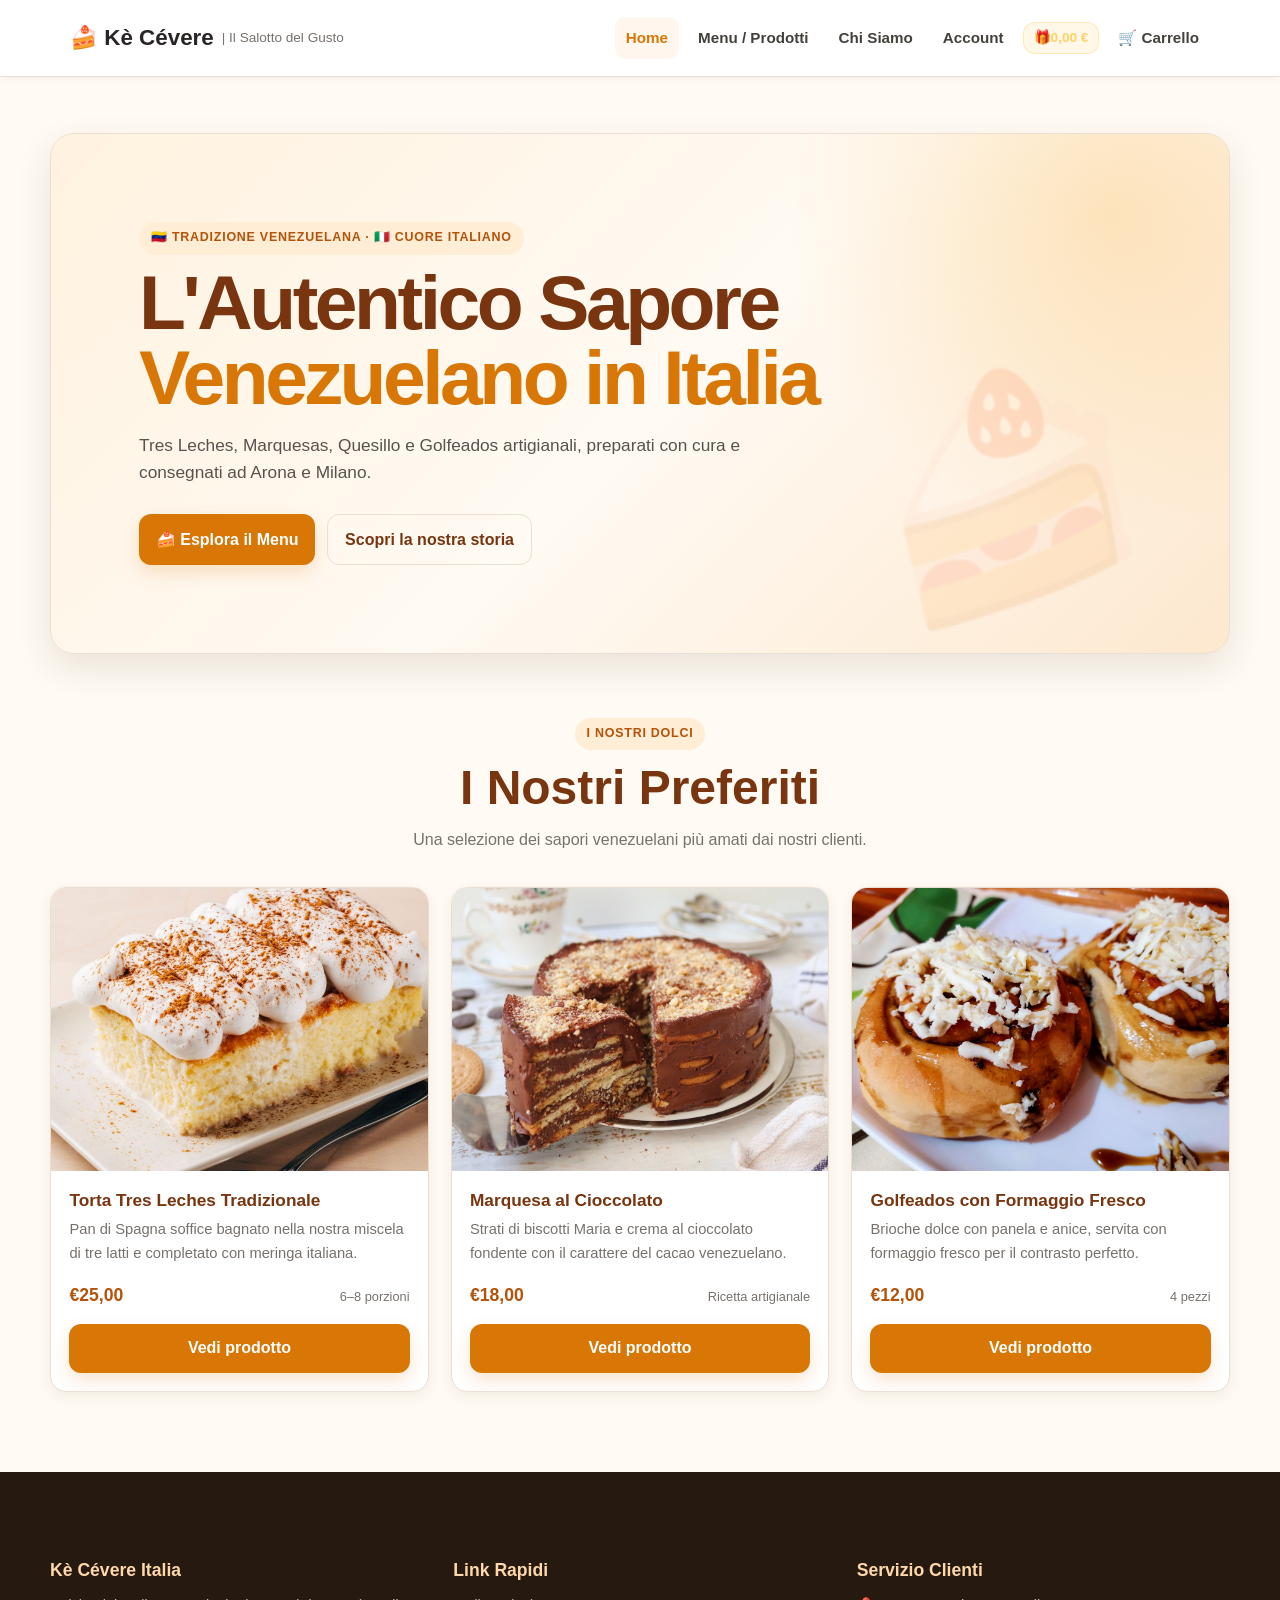
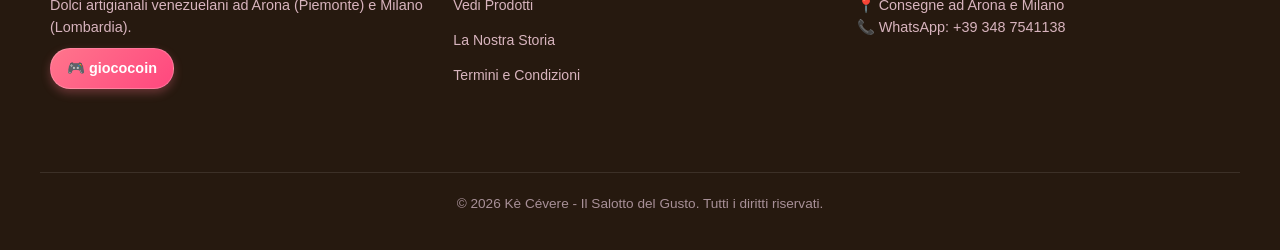
==== commit 3824f82d: "Reorganizar estructura del proyecto en carpetas css, js e img" ====
--- a/index.html
+++ b/index.html
@@ -5,45 +5,7 @@
     <meta name="viewport" content="width=device-width, initial-scale=1.0">
     <meta name="description" content="Kè Cévere - Dolci venezuelani artigianali in Piemonte e Lombardia.">
     <title>Home | Kè Cévere - Il Salotto del Gusto</title>
-    <link rel="stylesheet" href="css/estilos.css">
-    <style>
-        /* Estilo personalizado para el botón giococoin en el footer */
-        .btn-giococoin {
-            display: inline-flex;
-            align-items: center;
-            gap: 6px;
-            background: linear-gradient(135deg, #ff758c, #ff477e);
-            color: #ffffff;
-            padding: 8px 16px;
-            border-radius: 20px;
-            font-weight: bold;
-            text-decoration: none;
-            font-size: 0.9rem;
-            margin-top: 10px;
-            box-shadow: 0 4px 10px rgba(255, 117, 140, 0.3);
-            transition: all 0.2s ease;
-            border: 1px solid rgba(255, 255, 255, 0.2);
-        }
-
-        .btn-giococoin:hover {
-            background: linear-gradient(135deg, #ff477e, #ff758c);
-            transform: translateY(-2px);
-            box-shadow: 0 6px 15px rgba(255, 117, 140, 0.5);
-        }
-
-        /* Estilo visual para el contador de descuento en el menú */
-        .nav-discount-badge {
-            display: inline-flex;
-            align-items: center;
-            background: rgba(255, 209, 102, 0.15);
-            border: 1px solid rgba(255, 209, 102, 0.4);
-            padding: 4px 10px;
-            border-radius: 12px;
-            color: #ffd166;
-            font-weight: bold;
-            font-size: 0.85rem;
-        }
-    </style>
+    <link rel="stylesheet" href="css/style.css">
 </head>
 <body>
 
@@ -109,7 +71,7 @@
             <div class="grid">
                 <article class="card">
                     <div class="card-image">
-                        <img src="producto1.jpg" alt="Torta Tres Leches Tradizionale" loading="lazy">
+                        <img src="img/productos/producto1.jpg" alt="Torta Tres Leches Tradizionale" loading="lazy">
                     </div>
                     <div class="card-body">
                         <h3 class="card-title">Torta Tres Leches Tradizionale</h3>
@@ -124,7 +86,7 @@
 
                 <article class="card">
                     <div class="card-image">
-                        <img src="producto2.jpg" alt="Marquesa al Cioccolato" loading="lazy">
+                        <img src="img/productos/producto2.jpg" alt="Marquesa al Cioccolato" loading="lazy">
                     </div>
                     <div class="card-body">
                         <h3 class="card-title">Marquesa al Cioccolato</h3>
@@ -139,7 +101,7 @@
 
                 <article class="card">
                     <div class="card-image">
-                        <img src="producto3.jpg" alt="Golfeados con Formaggio Fresco" loading="lazy">
+                        <img src="img/productos/producto3.jpg" alt="Golfeados con Formaggio Fresco" loading="lazy">
                     </div>
                     <div class="card-body">
                         <h3 class="card-title">Golfeados con Formaggio Fresco</h3>
@@ -163,7 +125,7 @@
                 <h4>Kè Cévere Italia</h4>
                 <p>Dolci artigianali venezuelani ad Arona (Piemonte) e Milano (Lombardia).</p>
                 <!-- Botón Giococoin añadido aquí -->
-                <a href="gioco.html" class="btn-giococoin">🎮 giococoin</a>
+                <a href="juego.html" class="btn-giococoin">🎮 giococoin</a>
             </div>
             <div class="footer-section">
                 <h4>Link Rapidi</h4>
@@ -184,29 +146,6 @@
         </div>
     </footer>
 
-    <script src="script.js"></script>
-    
-    <!-- SCRIPT DE SINCRONIZACIÓN DEL DESCUENTO GLOBAL -->
-    <script>
-        document.addEventListener("DOMContentLoaded", () => {
-            function updateGlobalDiscount() {
-                const discountBadge = document.getElementById('global-discount-counter');
-                if (discountBadge) {
-                    const currentDiscount = parseFloat(localStorage.getItem('kecevere_discount')) || 0.00;
-                    discountBadge.innerText = `€${currentDiscount.toFixed(2)}`;
-                }
-            }
-
-            // Actualizar al cargar la página
-            updateGlobalDiscount();
-
-            // Sincronizar en tiempo real si el usuario juega en una pestaña y tiene otra abierta
-            window.addEventListener('storage', (e) => {
-                if (e.key === 'kecevere_discount') {
-                    updateGlobalDiscount();
-                }
-            });
-        });
-    </script>
+    <script src="js/main.js"></script>
 </body>
 </html>
--- a/css/style.css
+++ b/css/style.css
@@ -0,0 +1,2659 @@
+/* =========================================================
+   KÈ CÉVERE / SABOR CRIOLLO
+   Hoja de estilos principal
+   Diseño responsive - Desktop / Tablet / Mobile
+   ========================================================= */
+
+
+/* =========================================================
+   VARIABLES
+   ========================================================= */
+
+:root {
+    --primary: #d97706;
+    --primary-dark: #b45309;
+    --secondary: #78350f;
+    --accent: #f59e0b;
+
+    --cream: #fffaf3;
+    --surface: #ffffff;
+    --surface-soft: #fff7ed;
+
+    --text: #292524;
+    --text-muted: #78716c;
+
+    --border: #eadfd2;
+
+    --success: #15803d;
+    --danger: #b91c1c;
+
+    --shadow-sm: 0 4px 14px rgba(68, 42, 20, 0.07);
+    --shadow-md: 0 14px 35px rgba(68, 42, 20, 0.11);
+    --shadow-lg: 0 20px 50px rgba(68, 42, 20, 0.15);
+
+    --radius-sm: 10px;
+    --radius-md: 16px;
+    --radius-lg: 24px;
+
+    --container: 1180px;
+
+    --transition: 0.2s ease;
+}
+
+
+/* =========================================================
+   RESET
+   ========================================================= */
+
+* {
+    box-sizing: border-box;
+    margin: 0;
+    padding: 0;
+}
+
+html {
+    scroll-behavior: smooth;
+}
+
+body {
+    min-height: 100vh;
+
+    display: flex;
+    flex-direction: column;
+
+    font-family:
+        Inter,
+        ui-sans-serif,
+        system-ui,
+        -apple-system,
+        BlinkMacSystemFont,
+        "Segoe UI",
+        sans-serif;
+
+    color: var(--text);
+    background: var(--cream);
+
+    line-height: 1.6;
+}
+
+body.menu-open {
+    overflow: hidden;
+}
+
+::selection {
+    background: var(--primary);
+    color: white;
+}
+
+a {
+    color: inherit;
+    text-decoration: none;
+}
+
+button,
+input,
+select,
+textarea {
+    font: inherit;
+}
+
+button {
+    border: 0;
+}
+
+img {
+    display: block;
+    max-width: 100%;
+}
+
+ul {
+    list-style: none;
+}
+
+
+/* =========================================================
+   LAYOUT
+   ========================================================= */
+
+.main-content {
+    width: min(100% - 2rem, var(--container));
+
+    margin: 0 auto;
+
+    flex: 1;
+
+    padding: 3.5rem 0 5rem;
+}
+
+.container {
+    width: min(100% - 2rem, var(--container));
+    margin: 0 auto;
+}
+
+
+/* =========================================================
+   TIPOGRAFÍA
+   ========================================================= */
+
+h1,
+h2,
+h3,
+h4 {
+    line-height: 1.15;
+}
+
+.section-heading {
+    max-width: 720px;
+
+    margin: 0 auto 2.2rem;
+
+    text-align: center;
+}
+
+.section-label,
+.eyebrow {
+    display: inline-flex;
+
+    align-items: center;
+
+    gap: 0.45rem;
+
+    margin-bottom: 0.65rem;
+
+    padding: 0.4rem 0.75rem;
+
+    border-radius: 999px;
+
+    background: #ffedd5;
+
+    color: var(--primary-dark);
+
+    font-size: 0.78rem;
+    font-weight: 800;
+
+    letter-spacing: 0.06em;
+
+    text-transform: uppercase;
+}
+
+.section-heading h2,
+.page-title {
+    margin-bottom: 0.75rem;
+
+    color: var(--secondary);
+
+    font-size: clamp(2rem, 4vw, 3rem);
+
+    line-height: 1.12;
+}
+
+.section-heading p,
+.page-intro {
+    color: var(--text-muted);
+}
+
+
+/* =========================================================
+   HEADER
+   ========================================================= */
+
+header {
+    position: sticky;
+
+    top: 0;
+
+    z-index: 1000;
+
+    background: rgba(255, 250, 243, 0.94);
+
+    border-bottom: 1px solid rgba(234, 223, 210, 0.9);
+
+    backdrop-filter: blur(12px);
+    -webkit-backdrop-filter: blur(12px);
+}
+
+.header-container {
+    width: min(100% - 2rem, var(--container));
+
+    min-height: 76px;
+
+    margin: 0 auto;
+
+    display: flex;
+
+    align-items: center;
+
+    justify-content: space-between;
+
+    gap: 2rem;
+}
+
+
+/* Logo */
+
+.logo {
+    display: inline-flex;
+
+    align-items: baseline;
+
+    gap: 0.4rem;
+
+    color: var(--secondary);
+
+    font-size: 1.25rem;
+
+    font-weight: 900;
+
+    white-space: nowrap;
+
+    transition: color var(--transition);
+}
+
+.logo:hover {
+    color: var(--primary-dark);
+}
+
+.logo small {
+    color: var(--text-muted);
+
+    font-size: 0.72rem;
+
+    font-weight: 600;
+}
+
+
+/* =========================================================
+   MENÚ
+   ========================================================= */
+
+.nav-toggle {
+    display: none;
+
+    width: 44px;
+    height: 44px;
+
+    align-items: center;
+    justify-content: center;
+
+    border: 1px solid var(--border);
+
+    border-radius: 12px;
+
+    background: var(--surface);
+
+    color: var(--secondary);
+
+    cursor: pointer;
+}
+
+.nav-toggle span,
+.nav-toggle span::before,
+.nav-toggle span::after {
+    width: 20px;
+    height: 2px;
+
+    display: block;
+
+    background: currentColor;
+
+    border-radius: 10px;
+
+    transition: 0.2s ease;
+}
+
+.nav-toggle span {
+    position: relative;
+}
+
+.nav-toggle span::before,
+.nav-toggle span::after {
+    content: "";
+
+    position: absolute;
+
+    left: 0;
+}
+
+.nav-toggle span::before {
+    top: -6px;
+}
+
+.nav-toggle span::after {
+    top: 6px;
+}
+
+
+nav ul {
+    display: flex;
+
+    align-items: center;
+
+    justify-content: flex-end;
+
+    gap: 0.3rem;
+}
+
+nav a {
+    position: relative;
+
+    display: inline-flex;
+
+    align-items: center;
+
+    min-height: 42px;
+
+    padding: 0.55rem 0.75rem;
+
+    border-radius: 10px;
+
+    color: #57534e;
+
+    font-size: 0.92rem;
+
+    font-weight: 700;
+
+    transition:
+        color var(--transition),
+        background var(--transition),
+        transform var(--transition);
+}
+
+nav a:hover,
+nav a.active {
+    color: var(--primary-dark);
+
+    background: #fff1dc;
+}
+
+nav a:hover {
+    transform: translateY(-1px);
+}
+
+
+/* =========================================================
+   CARRITO - CONTADOR
+   ========================================================= */
+
+.cart-count {
+    min-width: 21px;
+    height: 21px;
+
+    margin-left: 0.35rem;
+
+    padding: 0 0.3rem;
+
+    display: inline-flex;
+
+    align-items: center;
+    justify-content: center;
+
+    border-radius: 999px;
+
+    background: var(--primary);
+
+    color: white;
+
+    font-size: 0.72rem;
+
+    line-height: 1;
+}
+
+.cart-count[hidden] {
+    display: none;
+}
+
+
+/* =========================================================
+   HERO
+   ========================================================= */
+
+.hero {
+    position: relative;
+
+    overflow: hidden;
+
+    min-height: 500px;
+
+    display: flex;
+
+    align-items: center;
+
+    padding: clamp(2.5rem, 7vw, 5.5rem);
+
+    border-radius: var(--radius-lg);
+
+    background:
+        radial-gradient(
+            circle at 90% 15%,
+            rgba(245, 158, 11, 0.20),
+            transparent 28%
+        ),
+        linear-gradient(
+            135deg,
+            #fff2df 0%,
+            #fffaf3 52%,
+            #fde8cf 100%
+        );
+
+    box-shadow: var(--shadow-md);
+
+    border: 1px solid var(--border);
+}
+
+.hero::after {
+    content: "🍰";
+
+    position: absolute;
+
+    right: 7%;
+    bottom: -18px;
+
+    font-size: clamp(7rem, 18vw, 14rem);
+
+    opacity: 0.12;
+
+    transform: rotate(-10deg);
+
+    pointer-events: none;
+}
+
+.hero-content {
+    position: relative;
+
+    z-index: 1;
+
+    max-width: 720px;
+}
+
+.hero h1 {
+    margin-bottom: 1rem;
+
+    color: var(--secondary);
+
+    font-size: clamp(2.5rem, 6vw, 4.8rem);
+
+    line-height: 0.98;
+
+    letter-spacing: -0.045em;
+}
+
+.hero h1 span {
+    display: block;
+
+    color: var(--primary);
+}
+
+.hero p {
+    max-width: 650px;
+
+    margin-bottom: 1.7rem;
+
+    color: #57534e;
+
+    font-size: 1.08rem;
+}
+
+.hero-actions,
+.hero-buttons {
+    display: flex;
+
+    flex-wrap: wrap;
+
+    gap: 0.75rem;
+}
+
+
+/* =========================================================
+   BOTONES
+   ========================================================= */
+
+.btn {
+    min-height: 46px;
+
+    display: inline-flex;
+
+    align-items: center;
+    justify-content: center;
+
+    gap: 0.45rem;
+
+    padding: 0.72rem 1.05rem;
+
+    border-radius: 12px;
+
+    background: var(--primary);
+
+    color: white;
+
+    font-weight: 800;
+
+    cursor: pointer;
+
+    box-shadow: 0 8px 18px rgba(217, 119, 6, 0.18);
+
+    transition:
+        transform var(--transition),
+        background var(--transition),
+        box-shadow var(--transition);
+}
+
+.btn:hover {
+    background: var(--primary-dark);
+
+    transform: translateY(-2px);
+
+    box-shadow: 0 10px 22px rgba(217, 119, 6, 0.24);
+}
+
+.btn:active {
+    transform: translateY(0);
+}
+
+.btn-secondary {
+    background: transparent;
+
+    color: var(--secondary);
+
+    border: 1px solid var(--border);
+
+    box-shadow: none;
+}
+
+.btn-secondary:hover {
+    background: white;
+
+    color: var(--primary-dark);
+
+    box-shadow: none;
+}
+
+.btn-danger {
+    background: #fee2e2;
+
+    color: var(--danger);
+
+    box-shadow: none;
+}
+
+.btn-danger:hover {
+    background: #fecaca;
+
+    color: #991b1b;
+
+    box-shadow: none;
+}
+
+.btn-small {
+    min-height: 38px;
+
+    padding: 0.5rem 0.75rem;
+
+    font-size: 0.86rem;
+}
+
+.btn:disabled {
+    opacity: 0.5;
+
+    cursor: not-allowed;
+
+    transform: none;
+
+    box-shadow: none;
+}
+
+
+/* =========================================================
+   PRODUCTOS / GRID
+   ========================================================= */
+
+.grid {
+    display: grid;
+
+    grid-template-columns:
+        repeat(3, minmax(0, 1fr));
+
+    gap: 1.35rem;
+}
+
+.product-grid {
+    display: grid;
+
+    grid-template-columns:
+        repeat(4, minmax(0, 1fr));
+
+    gap: 1.35rem;
+}
+
+
+/* =========================================================
+   TARJETAS
+   ========================================================= */
+
+.card {
+    overflow: hidden;
+
+    display: flex;
+
+    flex-direction: column;
+
+    background: var(--surface);
+
+    border: 1px solid var(--border);
+
+    border-radius: var(--radius-md);
+
+    box-shadow: var(--shadow-sm);
+
+    transition:
+        transform 0.25s ease,
+        box-shadow 0.25s ease,
+        border-color 0.25s ease;
+}
+
+.card:hover {
+    transform: translateY(-5px);
+
+    border-color: #e6c79e;
+
+    box-shadow: var(--shadow-md);
+}
+
+
+/* Imagen */
+
+.card-image {
+    aspect-ratio: 4 / 3;
+
+    overflow: hidden;
+
+    background: #f5f5f4;
+}
+
+.card-image img,
+.card > img {
+    width: 100%;
+    height: 100%;
+
+    object-fit: cover;
+
+    transition: transform 0.35s ease;
+}
+
+.card:hover .card-image img,
+.card:hover > img {
+    transform: scale(1.04);
+}
+
+
+/* Contenido */
+
+.card-body {
+    flex: 1;
+
+    display: flex;
+
+    flex-direction: column;
+
+    padding: 1.15rem;
+}
+
+.card-title {
+    margin-bottom: 0.45rem;
+
+    color: var(--secondary);
+
+    font-size: 1.08rem;
+
+    line-height: 1.25;
+}
+
+.card-body p {
+    color: var(--text-muted);
+
+    font-size: 0.92rem;
+}
+
+.card-footer {
+    margin-top: auto;
+
+    padding-top: 1rem;
+
+    display: flex;
+
+    align-items: baseline;
+
+    justify-content: space-between;
+
+    gap: 0.5rem;
+}
+
+.card-price {
+    color: var(--primary-dark);
+
+    font-size: 1.1rem;
+
+    font-weight: 900;
+}
+
+.card-info {
+    color: var(--text-muted);
+
+    font-size: 0.8rem;
+}
+
+.card-button {
+    width: 100%;
+
+    margin-top: 0.9rem;
+}
+
+
+/* =========================================================
+   SECCIONES
+   ========================================================= */
+
+.featured-products {
+    padding-top: 4rem;
+}
+
+.page-header {
+    margin-bottom: 2rem;
+
+    text-align: center;
+}
+
+.page-header .page-intro {
+    max-width: 680px;
+
+    margin: 0 auto;
+}
+
+.info-strip {
+    margin: 0 auto 2rem;
+
+    padding: 0.9rem 1rem;
+
+    display: flex;
+
+    align-items: center;
+
+    justify-content: center;
+
+    gap: 0.55rem;
+
+    border: 1px solid #fed7aa;
+
+    border-radius: 12px;
+
+    background: #fff7ed;
+
+    color: #9a3412;
+
+    text-align: center;
+
+    font-size: 0.9rem;
+}
+
+
+/* =========================================================
+   CHI SIAMO
+   ========================================================= */
+
+.content-panel {
+    max-width: 880px;
+
+    margin: 0 auto;
+
+    padding: clamp(1.5rem, 4vw, 2.75rem);
+
+    background: var(--surface);
+
+    border: 1px solid var(--border);
+
+    border-radius: var(--radius-md);
+
+    box-shadow: var(--shadow-sm);
+}
+
+.content-panel h2,
+.content-panel h3 {
+    color: var(--secondary);
+}
+
+.content-panel h2 {
+    margin-bottom: 0.8rem;
+
+    font-size: 2rem;
+}
+
+.content-panel h3 {
+    margin: 1.8rem 0 0.55rem;
+
+    color: var(--primary-dark);
+}
+
+.content-panel p {
+    margin-bottom: 1rem;
+
+    color: #57534e;
+}
+
+
+/* Lista con checks */
+
+.check-list {
+    display: grid;
+
+    gap: 0.7rem;
+
+    margin-top: 1rem;
+}
+
+.check-list li {
+    position: relative;
+
+    padding-left: 1.7rem;
+
+    color: #57534e;
+}
+
+.check-list li::before {
+    content: "✓";
+
+    position: absolute;
+
+    left: 0;
+
+    color: var(--success);
+
+    font-weight: 900;
+}
+
+
+/* Destacados */
+
+.about-highlights {
+    display: grid;
+
+    grid-template-columns:
+        repeat(3, minmax(0, 1fr));
+
+    gap: 1rem;
+
+    margin-top: 2rem;
+}
+
+.highlight {
+    padding: 1.15rem;
+
+    border: 1px solid var(--border);
+
+    border-radius: var(--radius-sm);
+
+    background: var(--surface-soft);
+
+    transition:
+        transform var(--transition),
+        box-shadow var(--transition);
+}
+
+.highlight:hover {
+    transform: translateY(-3px);
+
+    box-shadow: var(--shadow-sm);
+}
+
+.highlight-icon {
+    margin-bottom: 0.45rem;
+
+    font-size: 1.7rem;
+}
+
+.highlight h3 {
+    margin: 0 0 0.25rem;
+
+    font-size: 1rem;
+}
+
+.highlight p {
+    margin: 0;
+
+    font-size: 0.88rem;
+}
+
+
+/* =========================================================
+   FORMULARIOS
+   ========================================================= */
+
+.form-container {
+    width: min(100%, 560px);
+
+    margin: 0 auto;
+
+    padding: clamp(1.5rem, 4vw, 2.25rem);
+
+    background: var(--surface);
+
+    border: 1px solid var(--border);
+
+    border-radius: var(--radius-md);
+
+    box-shadow: var(--shadow-md);
+}
+
+.form-header {
+    margin-bottom: 1.6rem;
+
+    text-align: center;
+}
+
+.form-header h1 {
+    margin-bottom: 0.4rem;
+
+    color: var(--secondary);
+
+    font-size: 1.9rem;
+}
+
+.form-header p {
+    color: var(--text-muted);
+
+    font-size: 0.92rem;
+}
+
+.form-group {
+    margin-bottom: 1.05rem;
+}
+
+.form-group label {
+    display: block;
+
+    margin-bottom: 0.4rem;
+
+    color: #44403c;
+
+    font-size: 0.9rem;
+
+    font-weight: 750;
+}
+
+.form-group input,
+.form-group select,
+.form-group textarea,
+input[type="text"],
+input[type="email"],
+input[type="password"],
+input[type="tel"],
+select,
+textarea {
+    width: 100%;
+
+    min-height: 46px;
+
+    padding: 0.7rem 0.8rem;
+
+    border: 1px solid #d6cec4;
+
+    border-radius: 10px;
+
+    outline: none;
+
+    background: white;
+
+    color: var(--text);
+
+    transition:
+        border-color var(--transition),
+        box-shadow var(--transition);
+}
+
+.form-group input:focus,
+.form-group select:focus,
+.form-group textarea:focus,
+input:focus,
+select:focus,
+textarea:focus {
+    border-color: var(--primary);
+
+    box-shadow:
+        0 0 0 3px rgba(217, 119, 6, 0.12);
+}
+
+.form-group textarea,
+textarea {
+    min-height: 130px;
+
+    resize: vertical;
+}
+
+.form-check {
+    display: flex;
+
+    align-items: flex-start;
+
+    gap: 0.55rem;
+
+    margin: 0.7rem 0 1.1rem;
+
+    color: var(--text-muted);
+
+    font-size: 0.86rem;
+}
+
+.form-check input {
+    margin-top: 0.28rem;
+}
+
+.notice {
+    padding: 0.8rem 0.9rem;
+
+    border-radius: 10px;
+
+    background: #ecfdf5;
+
+    color: #166534;
+
+    font-size: 0.88rem;
+}
+
+
+/* =========================================================
+   CARRITO
+   ========================================================= */
+
+.cart-layout {
+    display: grid;
+
+    grid-template-columns:
+        minmax(0, 1.6fr)
+        minmax(300px, 0.9fr);
+
+    gap: 1.4rem;
+
+    align-items: start;
+}
+
+.cart-panel,
+.summary-panel {
+    background: var(--surface);
+
+    border: 1px solid var(--border);
+
+    border-radius: var(--radius-md);
+
+    box-shadow: var(--shadow-sm);
+}
+
+.cart-panel {
+    padding: 1.25rem;
+}
+
+.summary-panel {
+    position: sticky;
+
+    top: 100px;
+
+    padding: 1.35rem;
+}
+
+.panel-title {
+    margin-bottom: 1rem;
+
+    color: var(--secondary);
+
+    font-size: 1.2rem;
+}
+
+
+/* Producto dentro del carrito */
+
+.cart-item {
+    display: grid;
+
+    grid-template-columns:
+        86px
+        minmax(0, 1fr)
+        auto;
+
+    align-items: center;
+
+    gap: 1rem;
+
+    padding: 1rem 0;
+
+    border-top: 1px solid var(--border);
+}
+
+.cart-item:first-child {
+    border-top: 0;
+
+    padding-top: 0;
+}
+
+.cart-item-image {
+    width: 86px;
+    height: 70px;
+
+    overflow: hidden;
+
+    border-radius: 10px;
+
+    background: #f5f5f4;
+}
+
+.cart-item-image img {
+    width: 100%;
+    height: 100%;
+
+    object-fit: cover;
+}
+
+.cart-item h3 {
+    margin-bottom: 0.2rem;
+
+    color: var(--secondary);
+
+    font-size: 0.98rem;
+}
+
+.cart-item-price {
+    color: var(--text-muted);
+
+    font-size: 0.82rem;
+}
+
+.cart-item-actions {
+    display: flex;
+
+    align-items: center;
+
+    gap: 0.5rem;
+
+    margin-top: 0.55rem;
+}
+
+.qty-control {
+    display: inline-flex;
+
+    align-items: center;
+
+    border: 1px solid var(--border);
+
+    border-radius: 9px;
+
+    overflow: hidden;
+
+    background: #fffaf3;
+}
+
+.qty-control button {
+    width: 32px;
+    height: 32px;
+
+    background: transparent;
+
+    color: var(--secondary);
+
+    cursor: pointer;
+
+    font-weight: 900;
+}
+
+.qty-control button:hover {
+    background: #ffedd5;
+}
+
+.qty-value {
+    min-width: 30px;
+
+    text-align: center;
+
+    font-size: 0.88rem;
+
+    font-weight: 800;
+}
+
+.cart-item-total {
+    text-align: right;
+
+    color: var(--secondary);
+
+    font-weight: 900;
+}
+
+.cart-remove {
+    margin-top: 0.35rem;
+
+    background: transparent;
+
+    color: var(--danger);
+
+    cursor: pointer;
+
+    font-size: 0.78rem;
+
+    font-weight: 700;
+}
+
+.cart-remove:hover {
+    text-decoration: underline;
+}
+
+
+/* =========================================================
+   RESUMEN DEL CARRITO
+   ========================================================= */
+
+.summary-row {
+    display: flex;
+
+    align-items: center;
+
+    justify-content: space-between;
+
+    gap: 1rem;
+
+    margin-bottom: 0.7rem;
+
+    color: #57534e;
+}
+
+.summary-row.total {
+    margin-top: 0.9rem;
+
+    padding-top: 0.9rem;
+
+    border-top: 1px solid var(--border);
+
+    color: var(--secondary);
+
+    font-size: 1.15rem;
+
+    font-weight: 900;
+}
+
+.payment-options {
+    display: grid;
+
+    gap: 0.6rem;
+
+    margin: 1.25rem 0;
+}
+
+.payment-option {
+    display: flex;
+
+    align-items: center;
+
+    gap: 0.55rem;
+
+    padding: 0.7rem 0.75rem;
+
+    border: 1px solid var(--border);
+
+    border-radius: 10px;
+
+    cursor: pointer;
+
+    font-size: 0.88rem;
+
+    transition:
+        border-color var(--transition),
+        background var(--transition);
+}
+
+.payment-option:hover {
+    border-color: #fdba74;
+
+    background: #fffaf3;
+}
+
+.payment-option input:checked + span {
+    color: var(--primary-dark);
+
+    font-weight: 800;
+}
+
+
+/* Carrito vacío */
+
+.empty-cart {
+    padding: 2.5rem 1rem;
+
+    text-align: center;
+
+    color: var(--text-muted);
+}
+
+.empty-cart-icon {
+    margin-bottom: 0.6rem;
+
+    font-size: 3rem;
+}
+
+.cart-actions {
+    display: flex;
+
+    justify-content: space-between;
+
+    gap: 0.75rem;
+
+    margin-top: 1rem;
+}
+
+
+/* =========================================================
+   CHECKOUT
+   ========================================================= */
+
+.checkout-box {
+    margin-top: 1.2rem;
+
+    padding: 1rem;
+
+    border: 1px solid #bbf7d0;
+
+    border-radius: 12px;
+
+    background: #f0fdf4;
+
+    color: #166534;
+
+    font-size: 0.9rem;
+}
+
+
+/* =========================================================
+   TÉRMINOS
+   ========================================================= */
+
+.terms-content {
+    max-width: 900px;
+
+    margin: 0 auto;
+
+    padding: clamp(1.5rem, 4vw, 2.75rem);
+
+    background: var(--surface);
+
+    border: 1px solid var(--border);
+
+    border-radius: var(--radius-md);
+
+    box-shadow: var(--shadow-sm);
+}
+
+.terms-content section {
+    margin-bottom: 2rem;
+}
+
+.terms-content section:last-child {
+    margin-bottom: 0;
+}
+
+.terms-content h2 {
+    margin-bottom: 0.75rem;
+
+    color: var(--secondary);
+
+    font-size: 1.45rem;
+}
+
+.terms-content p {
+    margin-bottom: 0.75rem;
+
+    color: #57534e;
+}
+
+
+/* =========================================================
+   JUEGO
+   ========================================================= */
+
+.game-container {
+    max-width: 850px;
+
+    margin: 0 auto;
+
+    padding: 2rem;
+
+    background: var(--surface);
+
+    border: 1px solid var(--border);
+
+    border-radius: var(--radius-lg);
+
+    box-shadow: var(--shadow-md);
+
+    text-align: center;
+}
+
+.game-container h1 {
+    margin-bottom: 0.75rem;
+
+    color: var(--secondary);
+}
+
+.game-container p {
+    margin-bottom: 1.5rem;
+}
+
+.game-score {
+    display: inline-flex;
+
+    margin-bottom: 1rem;
+
+    padding: 0.6rem 1rem;
+
+    border-radius: 999px;
+
+    background: var(--secondary);
+
+    color: white;
+
+    font-weight: 900;
+}
+
+.game-board {
+    position: relative;
+
+    overflow: hidden;
+
+    min-height: 400px;
+
+    border-radius: var(--radius-md);
+
+    background:
+        linear-gradient(
+            180deg,
+            #fff7ed,
+            #ffedd5
+        );
+
+    border: 1px solid var(--border);
+}
+
+
+/* =========================================================
+   BADGES
+   ========================================================= */
+
+.badge {
+    display: inline-flex;
+
+    align-items: center;
+
+    padding: 0.35rem 0.7rem;
+
+    border-radius: 999px;
+
+    background: #ffedd5;
+
+    color: var(--primary-dark);
+
+    font-size: 0.75rem;
+
+    font-weight: 900;
+}
+
+.badge-success {
+    background: #dcfce7;
+
+    color: var(--success);
+}
+
+
+/* =========================================================
+   FOOTER
+   ========================================================= */
+
+footer {
+    margin-top: auto;
+
+    background: #2c1a0f;
+
+    color: #f7ede3;
+}
+
+.footer-container {
+    width: min(100% - 2rem, var(--container));
+
+    margin: 0 auto;
+
+    padding: 3rem 0;
+
+    display: grid;
+
+    grid-template-columns:
+        1.2fr 1fr 1fr;
+
+    gap: 2rem;
+}
+
+.footer-section h4 {
+    margin-bottom: 0.7rem;
+
+    color: #fed7aa;
+
+    font-size: 0.95rem;
+}
+
+.footer-section p,
+.footer-section li {
+    color: #d6c4b6;
+
+    font-size: 0.88rem;
+}
+
+.footer-section ul {
+    display: grid;
+
+    gap: 0.35rem;
+}
+
+.footer-section a {
+    transition: color var(--transition);
+}
+
+.footer-section a:hover {
+    color: white;
+}
+
+.footer-bottom {
+    padding: 1rem;
+
+    border-top: 1px solid rgba(255, 255, 255, 0.1);
+
+    text-align: center;
+
+    color: #bfae9f;
+
+    font-size: 0.8rem;
+}
+
+
+/* =========================================================
+   TOAST
+   ========================================================= */
+
+.toast {
+    position: fixed;
+
+    right: 1rem;
+    bottom: 1rem;
+
+    z-index: 2000;
+
+    max-width: min(360px, calc(100% - 2rem));
+
+    padding: 0.85rem 1rem;
+
+    border: 1px solid #fed7aa;
+
+    border-radius: 12px;
+
+    background: #2c1a0f;
+
+    color: white;
+
+    box-shadow: var(--shadow-md);
+
+    opacity: 0;
+
+    transform: translateY(12px);
+
+    pointer-events: none;
+
+    transition:
+        opacity 0.25s ease,
+        transform 0.25s ease;
+}
+
+.toast.show {
+    opacity: 1;
+
+    transform: translateY(0);
+}
+
+
+/* =========================================================
+   ANIMACIONES
+   ========================================================= */
+
+@keyframes fadeUp {
+    from {
+        opacity: 0;
+
+        transform: translateY(12px);
+    }
+
+    to {
+        opacity: 1;
+
+        transform: translateY(0);
+    }
+}
+
+.hero,
+.card,
+.content-panel,
+.form-container,
+.cart-panel,
+.summary-panel {
+    animation: fadeUp 0.45s ease both;
+}
+
+
+/* =========================================================
+   TABLET
+   ========================================================= */
+
+@media (max-width: 980px) {
+
+    .product-grid {
+        grid-template-columns:
+            repeat(2, minmax(0, 1fr));
+    }
+
+    .cart-layout {
+        grid-template-columns: 1fr;
+    }
+
+    .summary-panel {
+        position: static;
+    }
+
+    .about-highlights {
+        grid-template-columns:
+            repeat(3, minmax(0, 1fr));
+    }
+}
+
+
+/* =========================================================
+   MÓVIL
+   ========================================================= */
+
+@media (max-width: 780px) {
+
+    .header-container {
+        min-height: 68px;
+    }
+
+    .logo small {
+        display: none;
+    }
+
+    .nav-toggle {
+        display: inline-flex;
+    }
+
+    nav {
+        position: absolute;
+
+        top: 68px;
+
+        left: 0;
+        right: 0;
+
+        display: none;
+
+        padding: 0.8rem 1rem 1rem;
+
+        background: rgba(255, 250, 243, 0.98);
+
+        border-bottom: 1px solid var(--border);
+
+        box-shadow: var(--shadow-sm);
+    }
+
+    nav.open {
+        display: block;
+    }
+
+    nav ul {
+        flex-direction: column;
+
+        align-items: stretch;
+    }
+
+    nav a {
+        width: 100%;
+
+        justify-content: space-between;
+    }
+
+
+    /* Contenido */
+
+    .main-content {
+        width: min(100% - 1.2rem, var(--container));
+
+        padding: 2.2rem 0 3.5rem;
+    }
+
+
+    /* Hero */
+
+    .hero {
+        min-height: 450px;
+
+        padding: 2rem 1.4rem;
+    }
+
+    .hero h1 {
+        font-size: clamp(2.25rem, 11vw, 3.6rem);
+    }
+
+    .hero p {
+        font-size: 1rem;
+    }
+
+    .hero-actions,
+    .hero-buttons {
+        flex-direction: column;
+    }
+
+    .hero-actions .btn,
+    .hero-buttons .btn {
+        width: 100%;
+    }
+
+
+    /* Productos */
+
+    .grid,
+    .product-grid {
+        grid-template-columns: 1fr;
+    }
+
+
+    /* Chi Siamo */
+
+    .about-highlights {
+        grid-template-columns: 1fr;
+    }
+
+
+    /* Footer */
+
+    .footer-container {
+        grid-template-columns: 1fr;
+
+        gap: 1.3rem;
+
+        padding: 2.2rem 0;
+
+        text-align: center;
+    }
+
+    .footer-section ul {
+        justify-items: center;
+    }
+
+
+    /* Carrito */
+
+    .cart-item {
+        grid-template-columns:
+            68px
+            minmax(0, 1fr);
+    }
+
+    .cart-item-image {
+        width: 68px;
+        height: 58px;
+    }
+
+    .cart-item-total {
+        grid-column: 2;
+
+        text-align: left;
+    }
+
+    .cart-actions {
+        flex-direction: column;
+    }
+
+    .cart-actions .btn {
+        width: 100%;
+    }
+
+
+    /* Formularios */
+
+    .form-container {
+        padding: 1.35rem;
+    }
+
+
+    /* Juego */
+
+    .game-container {
+        padding: 1.2rem;
+    }
+
+    .game-board {
+        min-height: 320px;
+    }
+}
+
+
+/* =========================================================
+   MÓVIL PEQUEÑO
+   ========================================================= */
+
+@media (max-width: 480px) {
+
+    .main-content {
+        width: 94%;
+
+        padding: 2rem 0 3rem;
+    }
+
+    .header-container {
+        width: 94%;
+    }
+
+    .logo {
+        font-size: 1.05rem;
+    }
+
+    .hero {
+        min-height: 470px;
+
+        padding: 2.5rem 1.2rem;
+    }
+
+    .hero h1 {
+        font-size: 2.15rem;
+    }
+
+    .hero p {
+        font-size: 0.95rem;
+    }
+
+    .page-title {
+        font-size: 2rem;
+    }
+
+    .section-heading h2 {
+        font-size: 2rem;
+    }
+
+    .card-body {
+        padding: 1rem;
+    }
+
+    .cart-panel {
+        padding: 1rem;
+    }
+
+    .summary-panel {
+        padding: 1.1rem;
+    }
+
+    .toast {
+        right: 1rem;
+        left: 1rem;
+
+        bottom: 1rem;
+
+        max-width: none;
+    }
+}
+
+
+/* =========================================================
+   ACCESIBILIDAD
+   ========================================================= */
+
+:focus-visible {
+    outline: 3px solid rgba(217, 119, 6, 0.4);
+
+    outline-offset: 3px;
+}
+
+@media (prefers-reduced-motion: reduce) {
+
+    html {
+        scroll-behavior: auto;
+    }
+
+    *,
+    *::before,
+    *::after {
+        animation-duration: 0.01ms !important;
+
+        animation-iteration-count: 1 !important;
+
+        transition-duration: 0.01ms !important;
+    }
+}
+
+
+/* =========================================================
+   FIN DEL CSS
+   ========================================================= */
+/* =============================================================
+   ESTILOS DEL JUEGO (Kè Cévere Arcade) - antes inline en gioco.html
+   ============================================================= */
+        :root {
+            --accent: #d97706;
+            --accent-hover: #b45309;
+            --text: #292524;
+            --text-secondary: #78716c;
+            --bg-color: #fffaf3;
+            --cabinet-bg: #ffffff;
+            --panel-bg: #fff7ed;
+            --border-color: #eadfd2;
+        }
+
+        * {
+            box-sizing: border-box;
+            margin: 0;
+            padding: 0;
+        }
+
+        html {
+            scroll-behavior: smooth;
+        }
+
+        body {
+            font-family: 'Segoe UI', Tahoma, Geneva, Verdana, sans-serif;
+            background-color: var(--bg-color);
+            color: var(--text);
+            margin: 0;
+            padding: 0;
+            display: flex;
+            flex-direction: column;
+            min-height: 100vh;
+        }
+
+        a {
+            text-decoration: none;
+            color: inherit;
+        }
+
+        /* =====================================================
+           HEADER
+        ===================================================== */
+
+        header {
+            background-color: #ffffff;
+            border-bottom: 1px solid var(--border-color);
+            box-shadow: 0 2px 8px rgba(0, 0, 0, 0.05);
+            position: sticky;
+            top: 0;
+            z-index: 1000;
+        }
+
+        .header-container {
+            max-width: 1200px;
+            margin: 0 auto;
+            padding: 15px 20px;
+            display: flex;
+            justify-content: space-between;
+            align-items: center;
+            gap: 20px;
+        }
+
+        .logo {
+            font-size: 1.4rem;
+            font-weight: bold;
+            color: var(--text);
+            text-decoration: none;
+            display: flex;
+            align-items: center;
+            gap: 8px;
+            white-space: nowrap;
+        }
+
+        .logo small {
+            font-size: 0.85rem;
+            color: #78716c;
+            font-weight: normal;
+        }
+
+        nav ul {
+            list-style: none;
+            margin: 0;
+            padding: 0;
+            display: flex;
+            align-items: center;
+            gap: 8px;
+        }
+
+        nav a {
+            text-decoration: none;
+            color: #44403c;
+            font-weight: 600;
+            font-size: 0.95rem;
+            padding: 9px 11px;
+            border-radius: 10px;
+            transition: all 0.2s ease;
+        }
+
+        nav a:hover,
+        nav a.active {
+            color: var(--accent);
+            background: #fff7ed;
+        }
+
+        .nav-discount-badge {
+            display: inline-flex;
+            align-items: center;
+            background: #fef3c7;
+            border: 1px solid #fde68a;
+            padding: 6px 12px;
+            border-radius: 20px;
+            color: #d97706;
+            font-weight: bold;
+            font-size: 0.85rem;
+            white-space: nowrap;
+        }
+
+        /* =====================================================
+           CONTENEDOR DEL JUEGO
+        ===================================================== */
+
+        .main-arcade-container {
+            flex: 1;
+            display: flex;
+            justify-content: center;
+            align-items: center;
+            padding: 40px 15px;
+        }
+
+        .arcade-cabinet {
+            width: min(480px, 100%);
+            height: 640px;
+            background-color: var(--cabinet-bg);
+            border: 3px solid var(--border-color);
+            border-radius: 24px;
+            box-shadow:
+                0 15px 35px rgba(217, 119, 6, 0.12),
+                0 5px 15px rgba(0, 0, 0, 0.05);
+            display: flex;
+            flex-direction: column;
+            overflow: hidden;
+            position: relative;
+        }
+
+        /* =====================================================
+           CABECERA DEL ARCADE
+        ===================================================== */
+
+        .arcade-header {
+            background-color: var(--panel-bg);
+            padding: 12px 18px;
+            display: flex;
+            justify-content: space-between;
+            align-items: center;
+            border-bottom: 2px solid var(--border-color);
+            font-size: 0.85rem;
+            gap: 8px;
+        }
+
+        .stat-group {
+            display: flex;
+            flex-direction: column;
+            align-items: center;
+            min-width: 60px;
+        }
+
+        .stat-group small {
+            color: #78350f;
+            font-size: 0.72rem;
+        }
+
+        .stat-group span {
+            font-weight: bold;
+            color: #b45309;
+            font-size: 1.05rem;
+        }
+
+        .back-arcade-btn {
+            background: #fff;
+            color: var(--text);
+            padding: 6px 12px;
+            border-radius: 12px;
+            text-decoration: none;
+            font-size: 0.8rem;
+            border: 1px solid var(--border-color);
+            font-weight: 600;
+            transition: all 0.2s;
+        }
+
+        .back-arcade-btn:hover {
+            background: #fef3c7;
+            transform: translateX(-2px);
+        }
+
+        /* =====================================================
+           ZONA DE JUEGO
+        ===================================================== */
+
+        #play-area {
+            position: relative;
+            width: 100%;
+            height: 530px;
+            background:
+                radial-gradient(
+                    circle at 50% 20%,
+                    rgba(245, 158, 11, 0.08),
+                    transparent 35%
+                ),
+                linear-gradient(
+                    to bottom,
+                    #fffbeb,
+                    #fff7ed
+                );
+            overflow: hidden;
+            cursor: crosshair;
+        }
+
+        /* =====================================================
+           ELEMENTOS QUE CAEN
+        ===================================================== */
+
+        .falling-item {
+            position: absolute;
+            font-size: 2.8rem;
+            user-select: none;
+            cursor: pointer;
+            filter: drop-shadow(0 4px 6px rgba(0, 0, 0, 0.15));
+            animation: fall linear forwards;
+            transition: transform 0.1s;
+            z-index: 10;
+        }
+
+        .falling-item:hover {
+            transform: scale(1.08);
+        }
+
+        .falling-item:active {
+            transform: scale(0.7);
+        }
+
+        @keyframes fall {
+
+            0% {
+                transform: translateY(-60px) rotate(0deg);
+            }
+
+            100% {
+                transform: translateY(580px) rotate(360deg);
+            }
+        }
+
+        /* =====================================================
+           PANTALLAS DE OVERLAY
+        ===================================================== */
+
+        .overlay-screen {
+            position: absolute;
+            top: 0;
+            left: 0;
+            width: 100%;
+            height: 100%;
+
+            background: rgba(255, 255, 255, 0.96);
+
+            display: flex;
+            flex-direction: column;
+            justify-content: center;
+            align-items: center;
+
+            text-align: center;
+
+            padding: 25px;
+
+            z-index: 200;
+        }
+
+        .overlay-screen h2 {
+            color: var(--accent);
+            margin-bottom: 12px;
+            font-size: 1.8rem;
+        }
+
+        .overlay-screen p {
+            color: var(--text-secondary);
+            font-size: 0.95rem;
+            line-height: 1.5;
+            margin-bottom: 25px;
+            max-width: 380px;
+        }
+
+        /* =====================================================
+           BOTONES DEL JUEGO
+        ===================================================== */
+
+        .arcade-btn {
+            background: linear-gradient(
+                135deg,
+                var(--accent),
+                var(--accent-hover)
+            );
+
+            color: white;
+
+            border: none;
+
+            padding: 12px 30px;
+
+            font-size: 1.05rem;
+
+            font-weight: bold;
+
+            border-radius: 25px;
+
+            cursor: pointer;
+
+            box-shadow:
+                0 4px 12px rgba(217, 119, 6, 0.3);
+
+            transition:
+                transform 0.15s ease,
+                box-shadow 0.15s ease;
+        }
+
+        .arcade-btn:hover {
+            transform: translateY(-2px) scale(1.03);
+
+            box-shadow:
+                0 7px 18px rgba(217, 119, 6, 0.35);
+        }
+
+        .arcade-btn:active {
+            transform: scale(0.97);
+        }
+
+        .arcade-btn:disabled {
+            background: #e7e5e4;
+            color: #a8a29e;
+            cursor: not-allowed;
+            transform: none;
+            box-shadow: none;
+        }
+
+        /* =====================================================
+           GAME OVER
+        ===================================================== */
+
+        #end-title.game-over {
+            color: #dc2626 !important;
+        }
+
+        #end-title.victory {
+            color: #d97706 !important;
+        }
+
+        /* =====================================================
+           CONFETI
+        ===================================================== */
+
+        .victory-confetti {
+            position: absolute;
+            font-size: 2rem;
+            animation: victoryFloat 2s ease-in-out infinite alternate;
+            pointer-events: none;
+            z-index: 205;
+        }
+
+        @keyframes victoryFloat {
+
+            0% {
+                transform:
+                    translateY(0px)
+                    rotate(0deg);
+            }
+
+            100% {
+                transform:
+                    translateY(-20px)
+                    rotate(15deg);
+            }
+        }
+
+        /* =====================================================
+           MENSAJE FLOTANTE
+        ===================================================== */
+
+        .popup-msg {
+            position: absolute;
+            font-weight: bold;
+            font-size: 1.1rem;
+            pointer-events: none;
+            animation: floatUp 0.5s ease-out forwards;
+            z-index: 150;
+        }
+
+        @keyframes floatUp {
+
+            0% {
+                opacity: 1;
+                transform: translateY(0);
+            }
+
+            100% {
+                opacity: 0;
+                transform: translateY(-35px);
+            }
+        }
+
+        /* =====================================================
+           FOOTER
+        ===================================================== */
+
+        footer {
+            background-color: #26190f;
+            color: #fff0f3;
+            padding: 40px 20px 20px;
+        }
+
+        .footer-container {
+            max-width: 1200px;
+            margin: 0 auto 30px;
+
+            display: grid;
+
+            grid-template-columns:
+                repeat(
+                    auto-fit,
+                    minmax(250px, 1fr)
+                );
+
+            gap: 30px;
+        }
+
+        .footer-section h4 {
+            color: #fed7aa;
+            margin-bottom: 15px;
+            font-size: 1.1rem;
+        }
+
+        .footer-section p,
+        .footer-section ul {
+            font-size: 0.9rem;
+            color: #d8b4be;
+            line-height: 1.5;
+            margin: 0;
+            padding: 0;
+            list-style: none;
+        }
+
+        .footer-section ul li {
+            margin-bottom: 8px;
+        }
+
+        .footer-section ul li a {
+            color: #d8b4be;
+            text-decoration: none;
+            transition: color 0.2s;
+        }
+
+        .footer-section ul li a:hover {
+            color: #fff;
+        }
+
+        .footer-bottom {
+            max-width: 1200px;
+            margin: 0 auto;
+
+            border-top:
+                1px solid rgba(255, 255, 255, 0.1);
+
+            padding-top: 20px;
+
+            text-align: center;
+
+            font-size: 0.85rem;
+
+            color: #a89098;
+        }
+
+        /* =====================================================
+           TABLET
+        ===================================================== */
+
+        @media (max-width: 900px) {
+
+            .header-container {
+                padding: 14px 15px;
+            }
+
+            .logo small {
+                display: none;
+            }
+
+            nav ul {
+                gap: 2px;
+            }
+
+            nav a {
+                font-size: 0.85rem;
+                padding: 8px;
+            }
+
+            .nav-discount-badge {
+                font-size: 0.78rem;
+                padding: 5px 8px;
+            }
+        }
+
+        /* =====================================================
+           MÓVIL
+        ===================================================== */
+
+        @media (max-width: 700px) {
+
+            .header-container {
+                flex-direction: column;
+                gap: 10px;
+            }
+
+            .logo {
+                font-size: 1.25rem;
+            }
+
+            nav {
+                width: 100%;
+            }
+
+            nav ul {
+                width: 100%;
+                justify-content: center;
+                flex-wrap: wrap;
+            }
+
+            nav a {
+                font-size: 0.82rem;
+            }
+
+            .nav-discount-badge {
+                font-size: 0.76rem;
+            }
+
+            .main-arcade-container {
+                padding: 20px 10px;
+                align-items: flex-start;
+            }
+
+            .arcade-cabinet {
+                height: 600px;
+                border-radius: 18px;
+                border-width: 2px;
+            }
+
+            .arcade-header {
+                padding: 10px 8px;
+            }
+
+            .stat-group {
+                min-width: 48px;
+            }
+
+            .stat-group small {
+                font-size: 0.62rem;
+            }
+
+            .stat-group span {
+                font-size: 0.88rem;
+            }
+
+            .back-arcade-btn {
+                padding: 5px 8px;
+                font-size: 0.7rem;
+            }
+
+            #play-area {
+                height: 500px;
+            }
+
+            .falling-item {
+                font-size: 2.4rem;
+            }
+
+            .overlay-screen {
+                padding: 20px;
+            }
+
+            .overlay-screen h2 {
+                font-size: 1.55rem;
+            }
+
+            .overlay-screen p {
+                font-size: 0.88rem;
+            }
+
+            footer {
+                padding: 30px 15px 15px;
+            }
+
+            .footer-container {
+                grid-template-columns: 1fr;
+                gap: 22px;
+            }
+        }
+
+        /* =====================================================
+           MÓVIL PEQUEÑO
+        ===================================================== */
+
+        @media (max-width: 430px) {
+
+            .header-container {
+                padding: 12px 10px;
+            }
+
+            nav ul {
+                gap: 3px;
+            }
+
+            nav a {
+                font-size: 0.74rem;
+                padding: 7px 6px;
+            }
+
+            .nav-discount-badge {
+                width: 100%;
+                justify-content: center;
+                margin-top: 3px;
+            }
+
+            .arcade-cabinet {
+                height: 570px;
+            }
+
+            #play-area {
+                height: 470px;
+            }
+
+            .arcade-header {
+                gap: 4px;
+            }
+
+            .stat-group small {
+                font-size: 0.58rem;
+            }
+
+            .stat-group span {
+                font-size: 0.8rem;
+            }
+
+            .back-arcade-btn {
+                font-size: 0.65rem;
+                padding: 5px 6px;
+            }
+
+            .falling-item {
+                font-size: 2.2rem;
+            }
+
+            .arcade-btn {
+                width: 100%;
+                max-width: 260px;
+            }
+        }
+
+        /* =====================================================
+           REDUCIR ANIMACIONES SI EL USUARIO LO PREFIERE
+        ===================================================== */
+
+        @media (prefers-reduced-motion: reduce) {
+
+            *,
+            *::before,
+            *::after {
+                animation-duration: 0.01ms !important;
+                animation-iteration-count: 1 !important;
+                transition-duration: 0.01ms !important;
+            }
+        }
+
+/* =============================================================
+   ESTILOS DEL BOTÓN GIOCOCOIN Y BADGE DE DESCUENTO
+   (antes duplicados de forma idéntica dentro de un <style> inline
+   en CADA página: index, tienda, carrito, quienes-somos,
+   registrarse y terminos. Se consolidan aquí una sola vez).
+   ============================================================= */
+
+/* Estilo personalizado para el botón giococoin en el footer */
+.btn-giococoin {
+    display: inline-flex;
+    align-items: center;
+    gap: 6px;
+    background: linear-gradient(135deg, #ff758c, #ff477e);
+    color: #ffffff;
+    padding: 8px 16px;
+    border-radius: 20px;
+    font-weight: bold;
+    text-decoration: none;
+    font-size: 0.9rem;
+    margin-top: 10px;
+    box-shadow: 0 4px 10px rgba(255, 117, 140, 0.3);
+    transition: all 0.2s ease;
+    border: 1px solid rgba(255, 255, 255, 0.2);
+}
+
+.btn-giococoin:hover {
+    background: linear-gradient(135deg, #ff477e, #ff758c);
+    transform: translateY(-2px);
+    box-shadow: 0 6px 15px rgba(255, 117, 140, 0.5);
+}
+
+/* Estilo visual para el contador de descuento en el menú */
+.nav-discount-badge {
+    display: inline-flex;
+    align-items: center;
+    background: rgba(255, 209, 102, 0.15);
+    border: 1px solid rgba(255, 209, 102, 0.4);
+    padding: 4px 10px;
+    border-radius: 12px;
+    color: #ffd166;
+    font-weight: bold;
+    font-size: 0.85rem;
+}
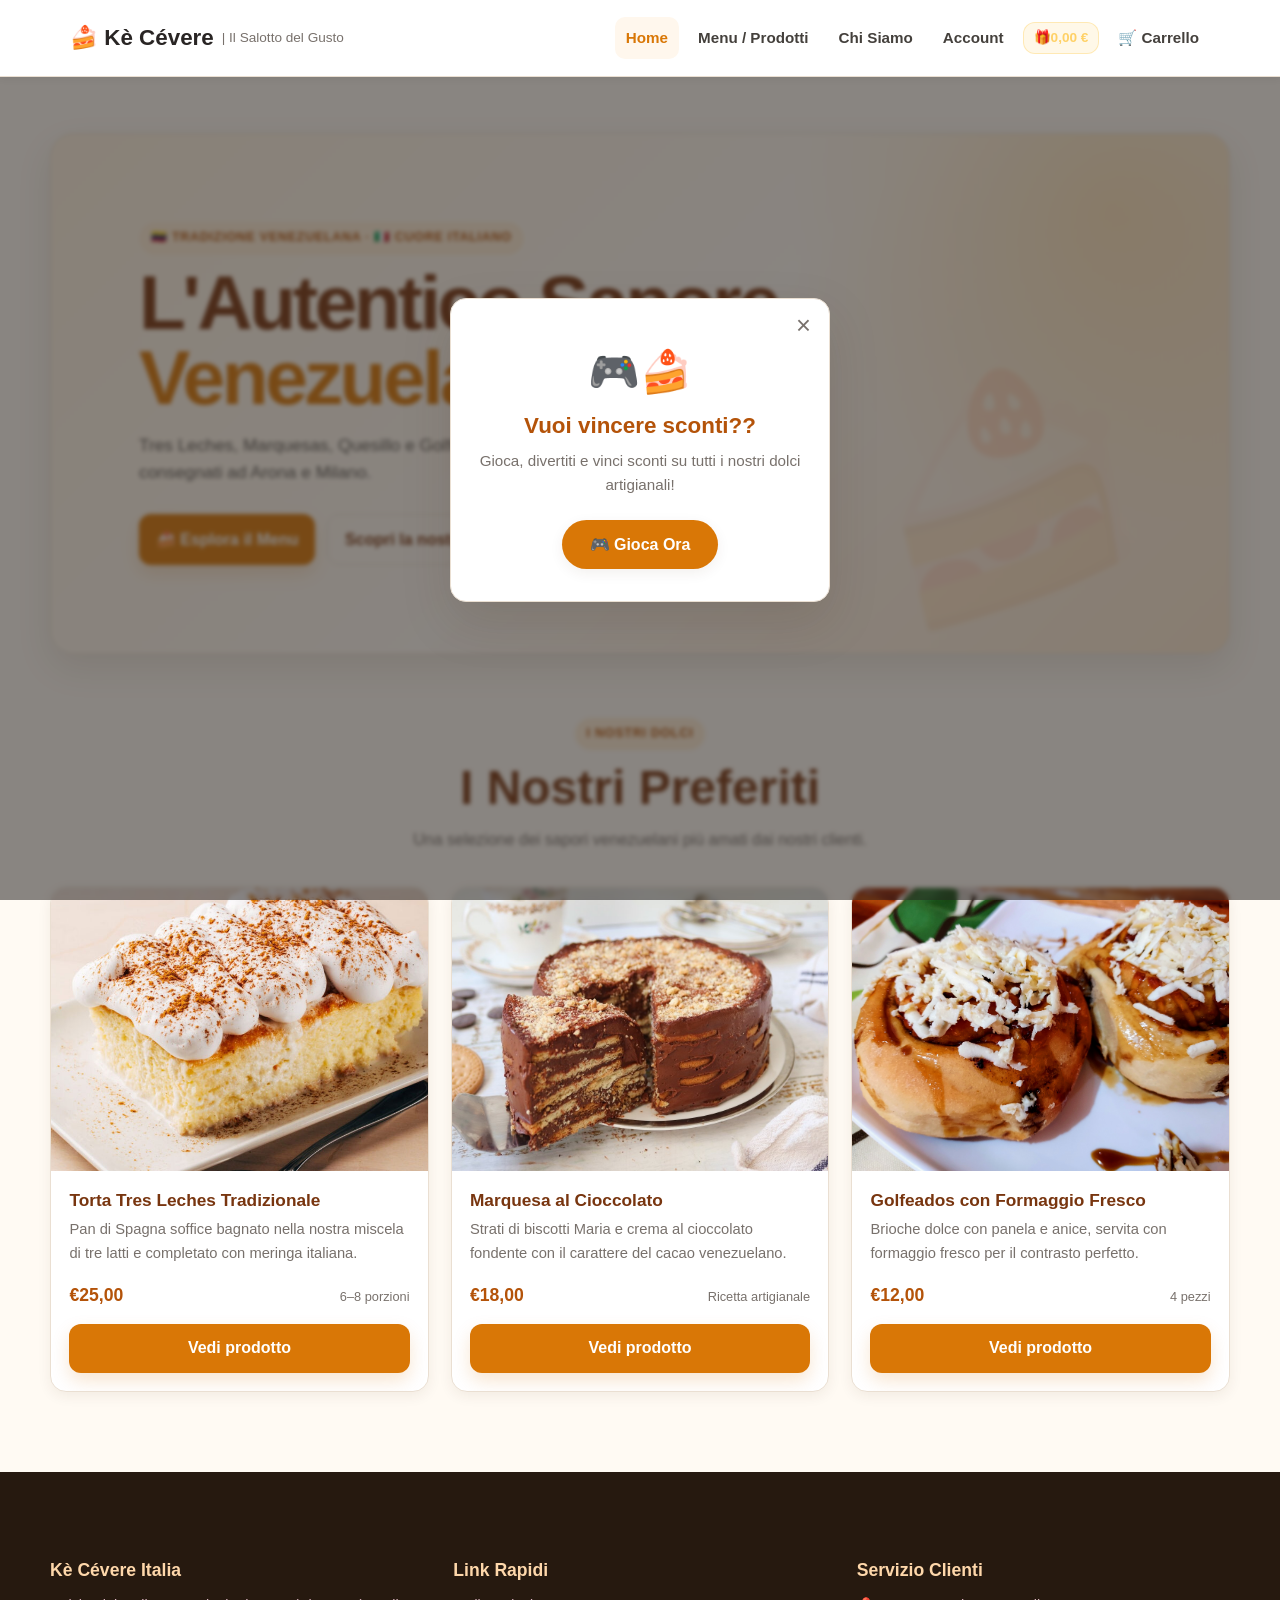
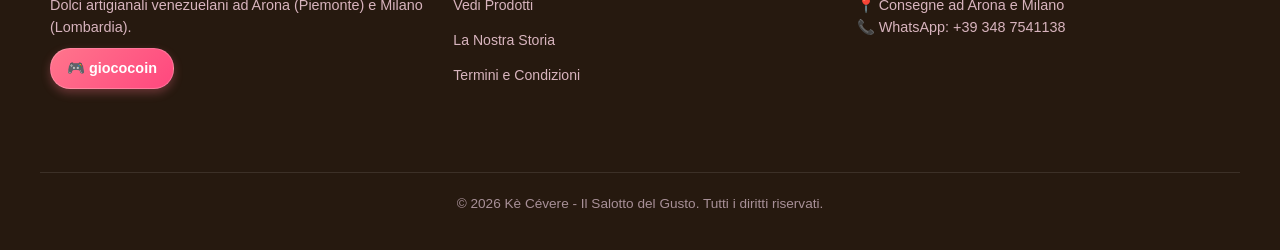
==== commit 129855df: "Reorganizar estructura del proyecto en carpetas css, js e img" ====
--- a/index.html
+++ b/index.html
@@ -8,6 +8,17 @@
     <link rel="stylesheet" href="css/style.css">
 </head>
 <body>
+
+    <!-- ==================== ANNUNCIO FLOTTANTE GIOCOCOIN ==================== -->
+    <div id="game-promo-overlay" class="game-promo-overlay" hidden>
+        <div class="game-promo-card" role="dialog" aria-labelledby="game-promo-title" aria-modal="true">
+            <button type="button" class="game-promo-close" id="game-promo-close" aria-label="Chiudi">&times;</button>
+            <div class="game-promo-emoji">🎮🍰</div>
+            <h3 id="game-promo-title">Vuoi vincere sconti??</h3>
+            <p>Gioca, divertiti e vinci sconti su tutti i nostri dolci artigianali!</p>
+            <a href="juego.html" class="btn game-promo-btn">🎮 Gioca Ora</a>
+        </div>
+    </div>
 
     <!-- ==================== ENCABEZADO / NAVEGACIÓN ==================== -->
     <header>
@@ -147,5 +158,6 @@
     </footer>
 
     <script src="js/main.js"></script>
+    <script src="js/promo.js"></script>
 </body>
 </html>
--- a/css/style.css
+++ b/css/style.css
@@ -2657,3 +2657,127 @@
     font-weight: bold;
     font-size: 0.85rem;
 }
+
+
+/* =============================================================
+   ANUNCIO FLOTANTE GIOCOCOIN (index.html)
+   Rebota desde abajo y se detiene en el centro de la pantalla.
+   ============================================================= */
+
+.game-promo-overlay {
+    position: fixed;
+    inset: 0;
+    z-index: 1000;
+    display: flex;
+    align-items: center;
+    justify-content: center;
+    background: rgba(41, 37, 36, 0.55);
+    backdrop-filter: blur(2px);
+    opacity: 0;
+    pointer-events: none;
+    transition: opacity 0.3s ease;
+    padding: 20px;
+}
+
+.game-promo-overlay.show {
+    opacity: 1;
+    pointer-events: auto;
+}
+
+.game-promo-overlay.hide {
+    opacity: 0;
+}
+
+.game-promo-card {
+    position: relative;
+    max-width: 380px;
+    width: 100%;
+    background: var(--surface);
+    border: 1px solid var(--border);
+    border-radius: var(--radius-md);
+    box-shadow: var(--shadow-lg);
+    padding: 40px 28px 32px;
+    text-align: center;
+    transform: translateY(120vh);
+    transition: transform 0.3s ease;
+}
+
+.game-promo-overlay.show .game-promo-card {
+    animation: game-promo-bounce-in 0.9s cubic-bezier(0.28, 1.4, 0.5, 1) forwards;
+}
+
+@keyframes game-promo-bounce-in {
+    0% {
+        transform: translateY(120vh);
+    }
+    55% {
+        transform: translateY(-24px);
+    }
+    75% {
+        transform: translateY(10px);
+    }
+    90% {
+        transform: translateY(-4px);
+    }
+    100% {
+        transform: translateY(0);
+    }
+}
+
+.game-promo-close {
+    position: absolute;
+    top: 10px;
+    right: 14px;
+    background: none;
+    border: none;
+    font-size: 1.6rem;
+    line-height: 1;
+    color: var(--text-muted);
+    cursor: pointer;
+    padding: 4px;
+}
+
+.game-promo-close:hover {
+    color: var(--text);
+}
+
+.game-promo-emoji {
+    font-size: 2.6rem;
+    margin-bottom: 8px;
+}
+
+.game-promo-card h3 {
+    color: var(--primary-dark);
+    font-size: 1.4rem;
+    margin-bottom: 10px;
+}
+
+.game-promo-card p {
+    color: var(--text-muted);
+    margin-bottom: 22px;
+    font-size: 0.95rem;
+}
+
+.game-promo-btn {
+    display: inline-block;
+    background: linear-gradient(135deg, var(--accent), var(--primary));
+    color: #ffffff;
+    padding: 12px 28px;
+    border-radius: 999px;
+    font-weight: bold;
+    text-decoration: none;
+    box-shadow: var(--shadow-sm);
+    transition: transform 0.2s ease, box-shadow 0.2s ease;
+}
+
+.game-promo-btn:hover {
+    transform: translateY(-2px);
+    box-shadow: var(--shadow-md);
+}
+
+@media (prefers-reduced-motion: reduce) {
+    .game-promo-overlay.show .game-promo-card {
+        animation: none;
+        transform: translateY(0);
+    }
+}
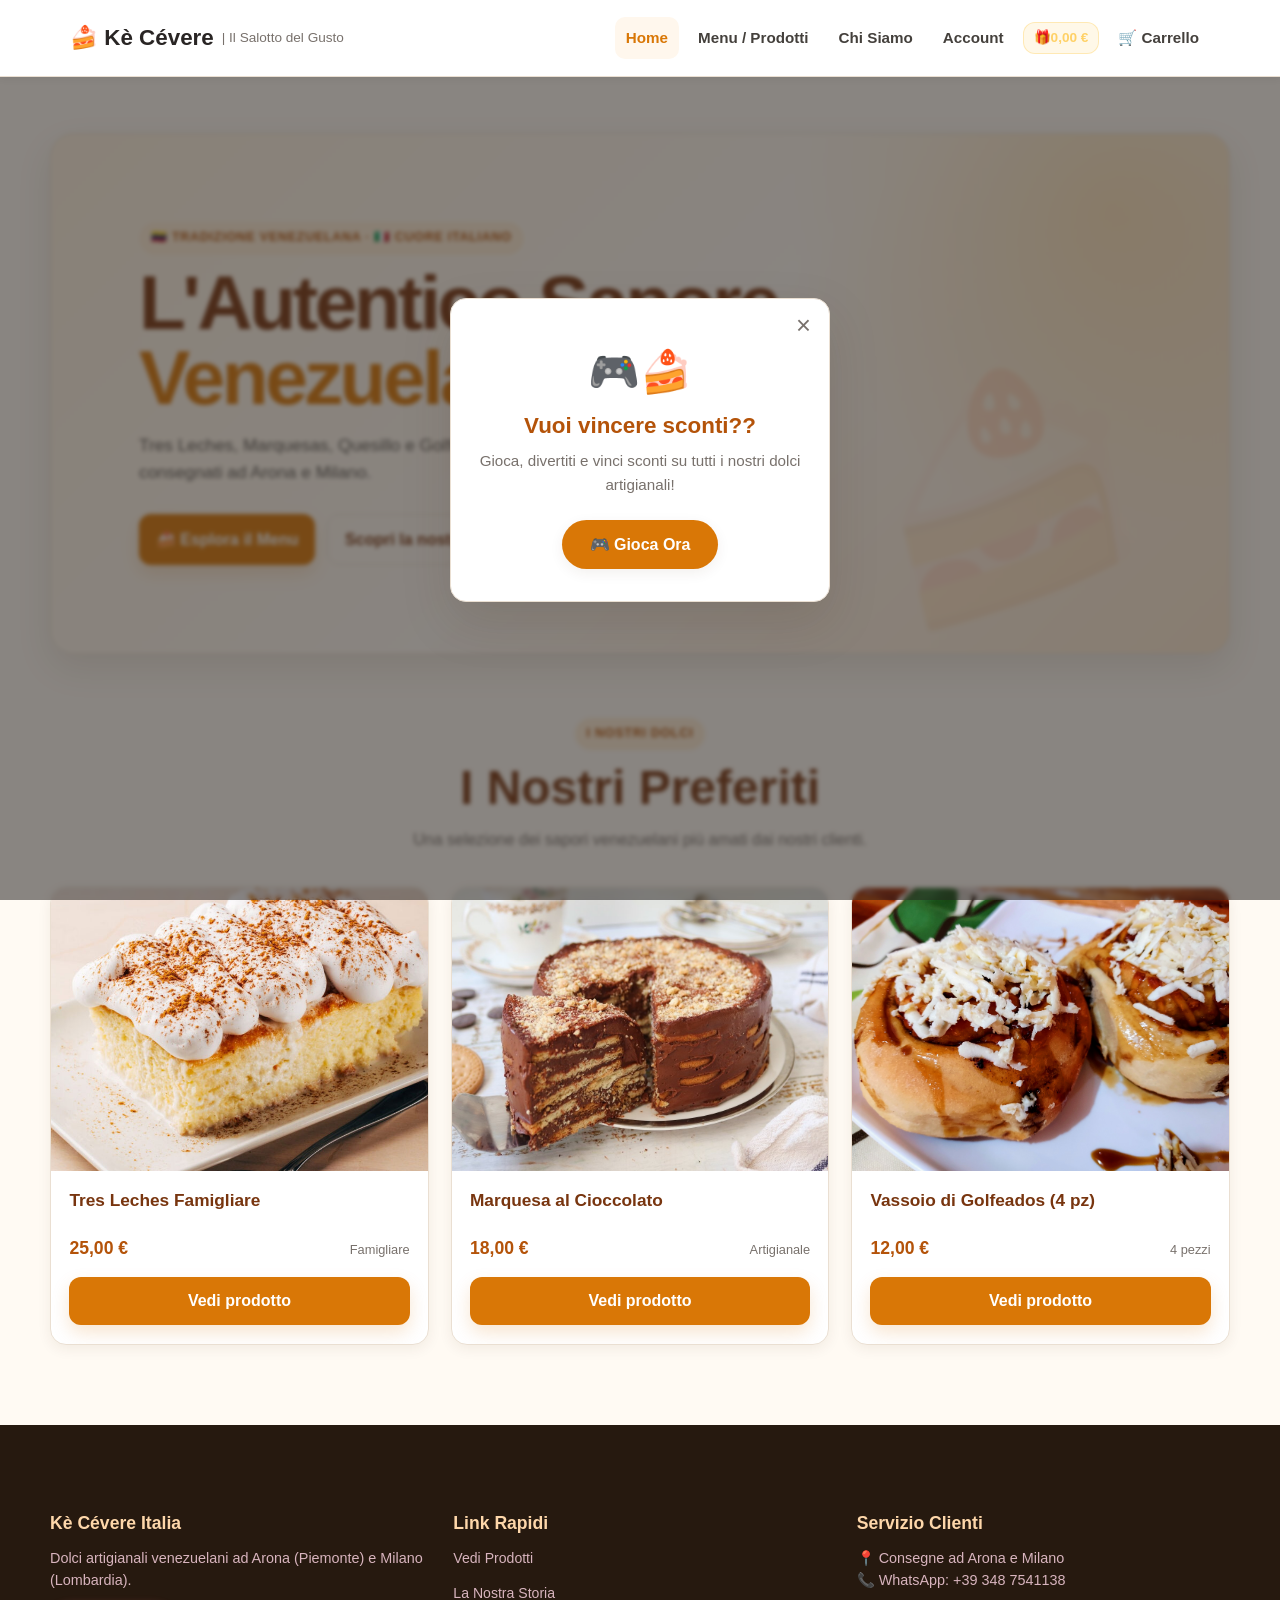
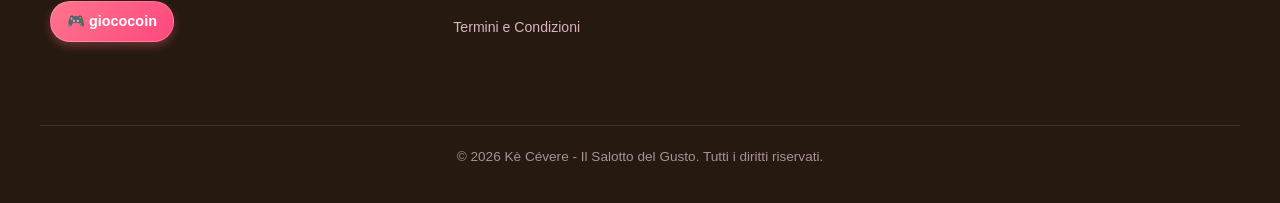
==== commit 30a13518: "Migrar catalogo de productos a JSON para escalar facilmente" ====
--- a/index.html
+++ b/index.html
@@ -79,51 +79,8 @@
                 <p>Una selezione dei sapori venezuelani più amati dai nostri clienti.</p>
             </div>
 
-            <div class="grid">
-                <article class="card">
-                    <div class="card-image">
-                        <img src="img/productos/producto1.jpg" alt="Torta Tres Leches Tradizionale" loading="lazy">
-                    </div>
-                    <div class="card-body">
-                        <h3 class="card-title">Torta Tres Leches Tradizionale</h3>
-                        <p>Pan di Spagna soffice bagnato nella nostra miscela di tre latti e completato con meringa italiana.</p>
-                        <div class="card-footer">
-                            <span class="card-price">€25,00</span>
-                            <span class="card-info">6–8 porzioni</span>
-                        </div>
-                        <a href="tienda.html" class="btn card-button">Vedi prodotto</a>
-                    </div>
-                </article>
-
-                <article class="card">
-                    <div class="card-image">
-                        <img src="img/productos/producto2.jpg" alt="Marquesa al Cioccolato" loading="lazy">
-                    </div>
-                    <div class="card-body">
-                        <h3 class="card-title">Marquesa al Cioccolato</h3>
-                        <p>Strati di biscotti Maria e crema al cioccolato fondente con il carattere del cacao venezuelano.</p>
-                        <div class="card-footer">
-                            <span class="card-price">€18,00</span>
-                            <span class="card-info">Ricetta artigianale</span>
-                        </div>
-                        <a href="tienda.html" class="btn card-button">Vedi prodotto</a>
-                    </div>
-                </article>
-
-                <article class="card">
-                    <div class="card-image">
-                        <img src="img/productos/producto3.jpg" alt="Golfeados con Formaggio Fresco" loading="lazy">
-                    </div>
-                    <div class="card-body">
-                        <h3 class="card-title">Golfeados con Formaggio Fresco</h3>
-                        <p>Brioche dolce con panela e anice, servita con formaggio fresco per il contrasto perfetto.</p>
-                        <div class="card-footer">
-                            <span class="card-price">€12,00</span>
-                            <span class="card-info">4 pezzi</span>
-                        </div>
-                        <a href="tienda.html" class="btn card-button">Vedi prodotto</a>
-                    </div>
-                </article>
+            <div class="grid" id="featured-grid">
+                <!-- Los productos destacados se generan automaticamente desde data/productos.json (js/productos.js) -->
             </div>
         </section>
 
@@ -159,5 +116,6 @@
 
     <script src="js/main.js"></script>
     <script src="js/promo.js"></script>
+    <script src="js/productos.js"></script>
 </body>
 </html>
--- a/css/style.css
+++ b/css/style.css
@@ -1921,7 +1921,7 @@
         scroll-behavior: auto;
     }
 
-    *,
+    *:not(.falling-item),
     *::before,
     *::after {
         animation-duration: 0.01ms !important;
@@ -2164,8 +2164,6 @@
             user-select: none;
             cursor: pointer;
             filter: drop-shadow(0 4px 6px rgba(0, 0, 0, 0.15));
-            animation: fall linear forwards;
-            transition: transform 0.1s;
             z-index: 10;
         }
 
@@ -2605,7 +2603,7 @@
 
         @media (prefers-reduced-motion: reduce) {
 
-            *,
+            *:not(.falling-item),
             *::before,
             *::after {
                 animation-duration: 0.01ms !important;
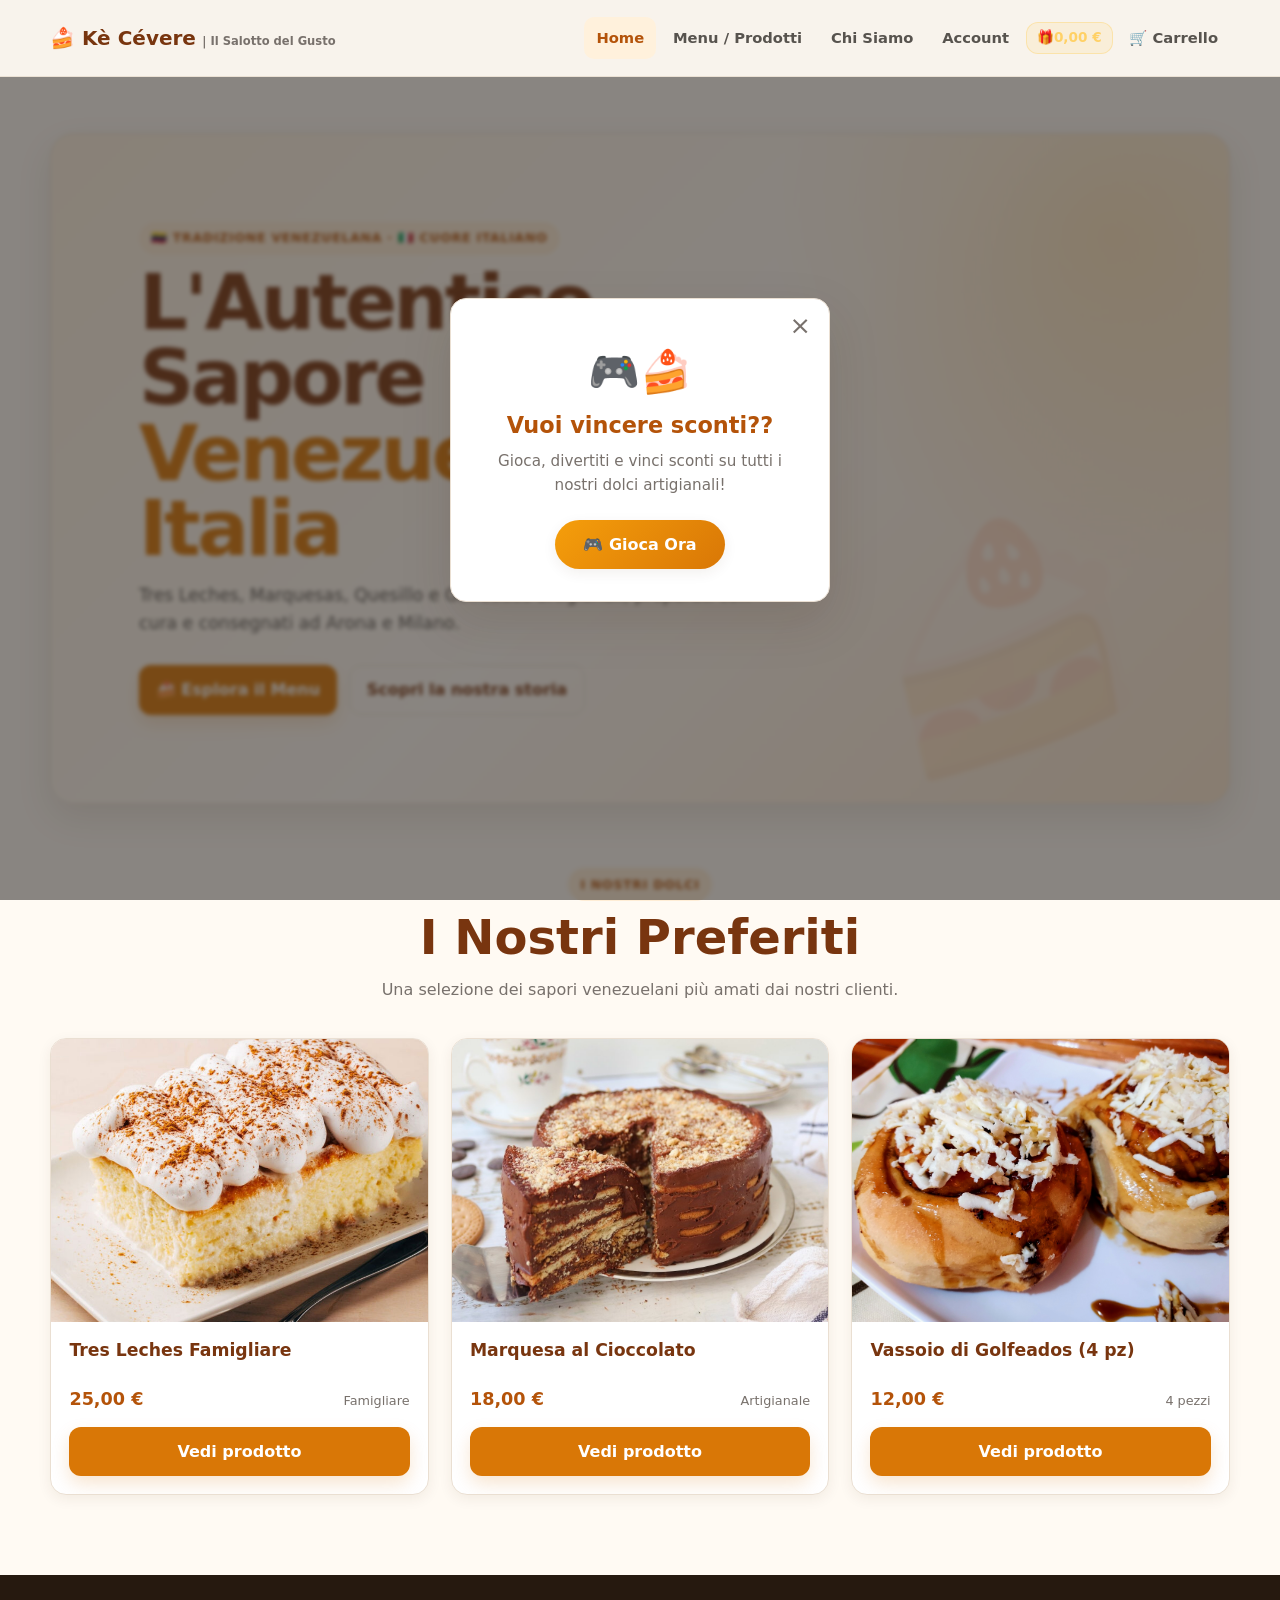
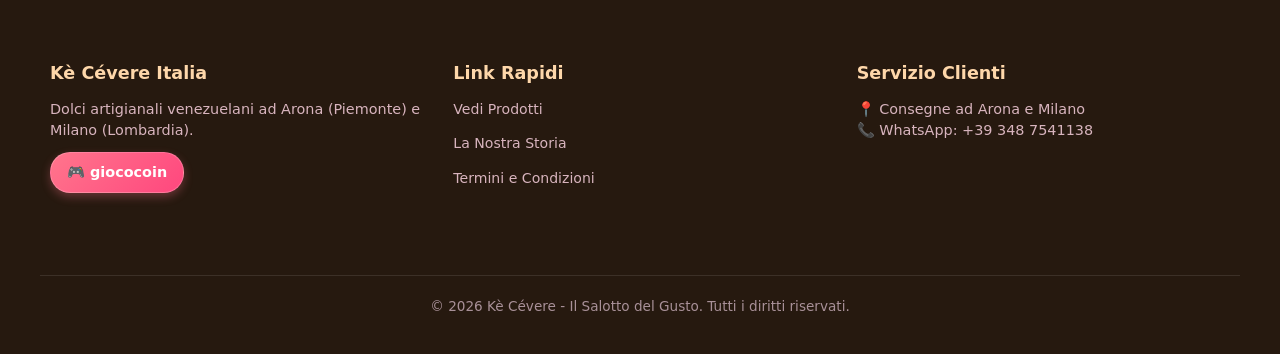
==== commit 625c05aa: "Migrar catalogo de productos a JSON para escalar facilmente" ====
--- a/index.html
+++ b/index.html
@@ -5,9 +5,9 @@
     <meta name="viewport" content="width=device-width, initial-scale=1.0">
     <meta name="description" content="Kè Cévere - Dolci venezuelani artigianali in Piemonte e Lombardia.">
     <title>Home | Kè Cévere - Il Salotto del Gusto</title>
-    <link rel="stylesheet" href="css/style.css">
+    <link rel="stylesheet" href="./assets/css/style.css">
 </head>
-<body>
+<body data-root="./">
 
     <!-- ==================== ANNUNCIO FLOTTANTE GIOCOCOIN ==================== -->
     <div id="game-promo-overlay" class="game-promo-overlay" hidden>
@@ -16,7 +16,7 @@
             <div class="game-promo-emoji">🎮🍰</div>
             <h3 id="game-promo-title">Vuoi vincere sconti??</h3>
             <p>Gioca, divertiti e vinci sconti su tutti i nostri dolci artigianali!</p>
-            <a href="juego.html" class="btn game-promo-btn">🎮 Gioca Ora</a>
+            <a href="pages/juego.html" class="btn game-promo-btn">🎮 Gioca Ora</a>
         </div>
     </div>
 
@@ -34,14 +34,14 @@
             <nav id="main-nav" aria-label="Navigazione principale">
                 <ul>
                     <li><a href="index.html" class="active" aria-current="page">Home</a></li>
-                    <li><a href="tienda.html">Menu / Prodotti</a></li>
-                    <li><a href="quienes-somos.html">Chi Siamo</a></li>
-                    <li><a href="registrarse.html">Account</a></li>
+                    <li><a href="pages/tienda.html">Menu / Prodotti</a></li>
+                    <li><a href="pages/quienes-somos.html">Chi Siamo</a></li>
+                    <li><a href="pages/registrarse.html">Account</a></li>
                     <!-- PASO A AÑADIDO AQUÍ: El indicador de descuento junto al carrito -->
                     <li>
                         <span class="nav-discount-badge">🎁 <span id="global-discount-counter">€0.00</span></span>
                     </li>
-                    <li><a href="carrito.html">🛒 Carrello <span class="cart-count" hidden>0</span></a></li>
+                    <li><a href="pages/carrito.html">🛒 Carrello <span class="cart-count" hidden>0</span></a></li>
                 </ul>
             </nav>
         </div>
@@ -65,8 +65,8 @@
                 </p>
 
                 <div class="hero-actions">
-                    <a href="tienda.html" class="btn">🍰 Esplora il Menu</a>
-                    <a href="quienes-somos.html" class="btn btn-secondary">Scopri la nostra storia</a>
+                    <a href="pages/tienda.html" class="btn">🍰 Esplora il Menu</a>
+                    <a href="pages/quienes-somos.html" class="btn btn-secondary">Scopri la nostra storia</a>
                 </div>
             </div>
         </section>
@@ -93,14 +93,14 @@
                 <h4>Kè Cévere Italia</h4>
                 <p>Dolci artigianali venezuelani ad Arona (Piemonte) e Milano (Lombardia).</p>
                 <!-- Botón Giococoin añadido aquí -->
-                <a href="juego.html" class="btn-giococoin">🎮 giococoin</a>
+                <a href="pages/juego.html" class="btn-giococoin">🎮 giococoin</a>
             </div>
             <div class="footer-section">
                 <h4>Link Rapidi</h4>
                 <ul>
-                    <li><a href="tienda.html">Vedi Prodotti</a></li>
-                    <li><a href="quienes-somos.html">La Nostra Storia</a></li>
-                    <li><a href="terminos.html">Termini e Condizioni</a></li>
+                    <li><a href="pages/tienda.html">Vedi Prodotti</a></li>
+                    <li><a href="pages/quienes-somos.html">La Nostra Storia</a></li>
+                    <li><a href="pages/terminos.html">Termini e Condizioni</a></li>
                 </ul>
             </div>
             <div class="footer-section">
@@ -114,8 +114,8 @@
         </div>
     </footer>
 
-    <script src="js/main.js"></script>
-    <script src="js/promo.js"></script>
-    <script src="js/productos.js"></script>
+    <script src="./assets/js/core/main.js"></script>
+    <script src="./assets/js/pages/promo.js"></script>
+    <script src="./assets/js/components/productos.js"></script>
 </body>
 </html>
--- a/assets/css/style.css
+++ b/assets/css/style.css
@@ -0,0 +1,32 @@
+/*
+ * Kè Cévere — hoja de entrada CSS
+ *
+ * La arquitectura está separada por responsabilidad:
+ * base/       -> variables, reset y tipografía
+ * layout/     -> estructura global, header, footer y responsive
+ * components/ -> componentes reutilizables
+ * pages/      -> estilos específicos de cada página/feature
+ */
+
+@import url("base/_variables.css");
+@import url("base/_reset.css");
+@import url("base/_typography.css");
+
+@import url("layout/_main.css");
+@import url("layout/_header.css");
+@import url("layout/_footer.css");
+
+@import url("components/_buttons.css");
+@import url("components/_cards.css");
+@import url("components/_content.css");
+@import url("components/_forms.css");
+@import url("components/_cart.css");
+@import url("components/_toast.css");
+@import url("components/_badges.css");
+
+@import url("layout/_responsive.css");
+
+@import url("pages/_home.css");
+@import url("pages/_terms.css");
+@import url("pages/_game.css");
+@import url("pages/_promo.css");
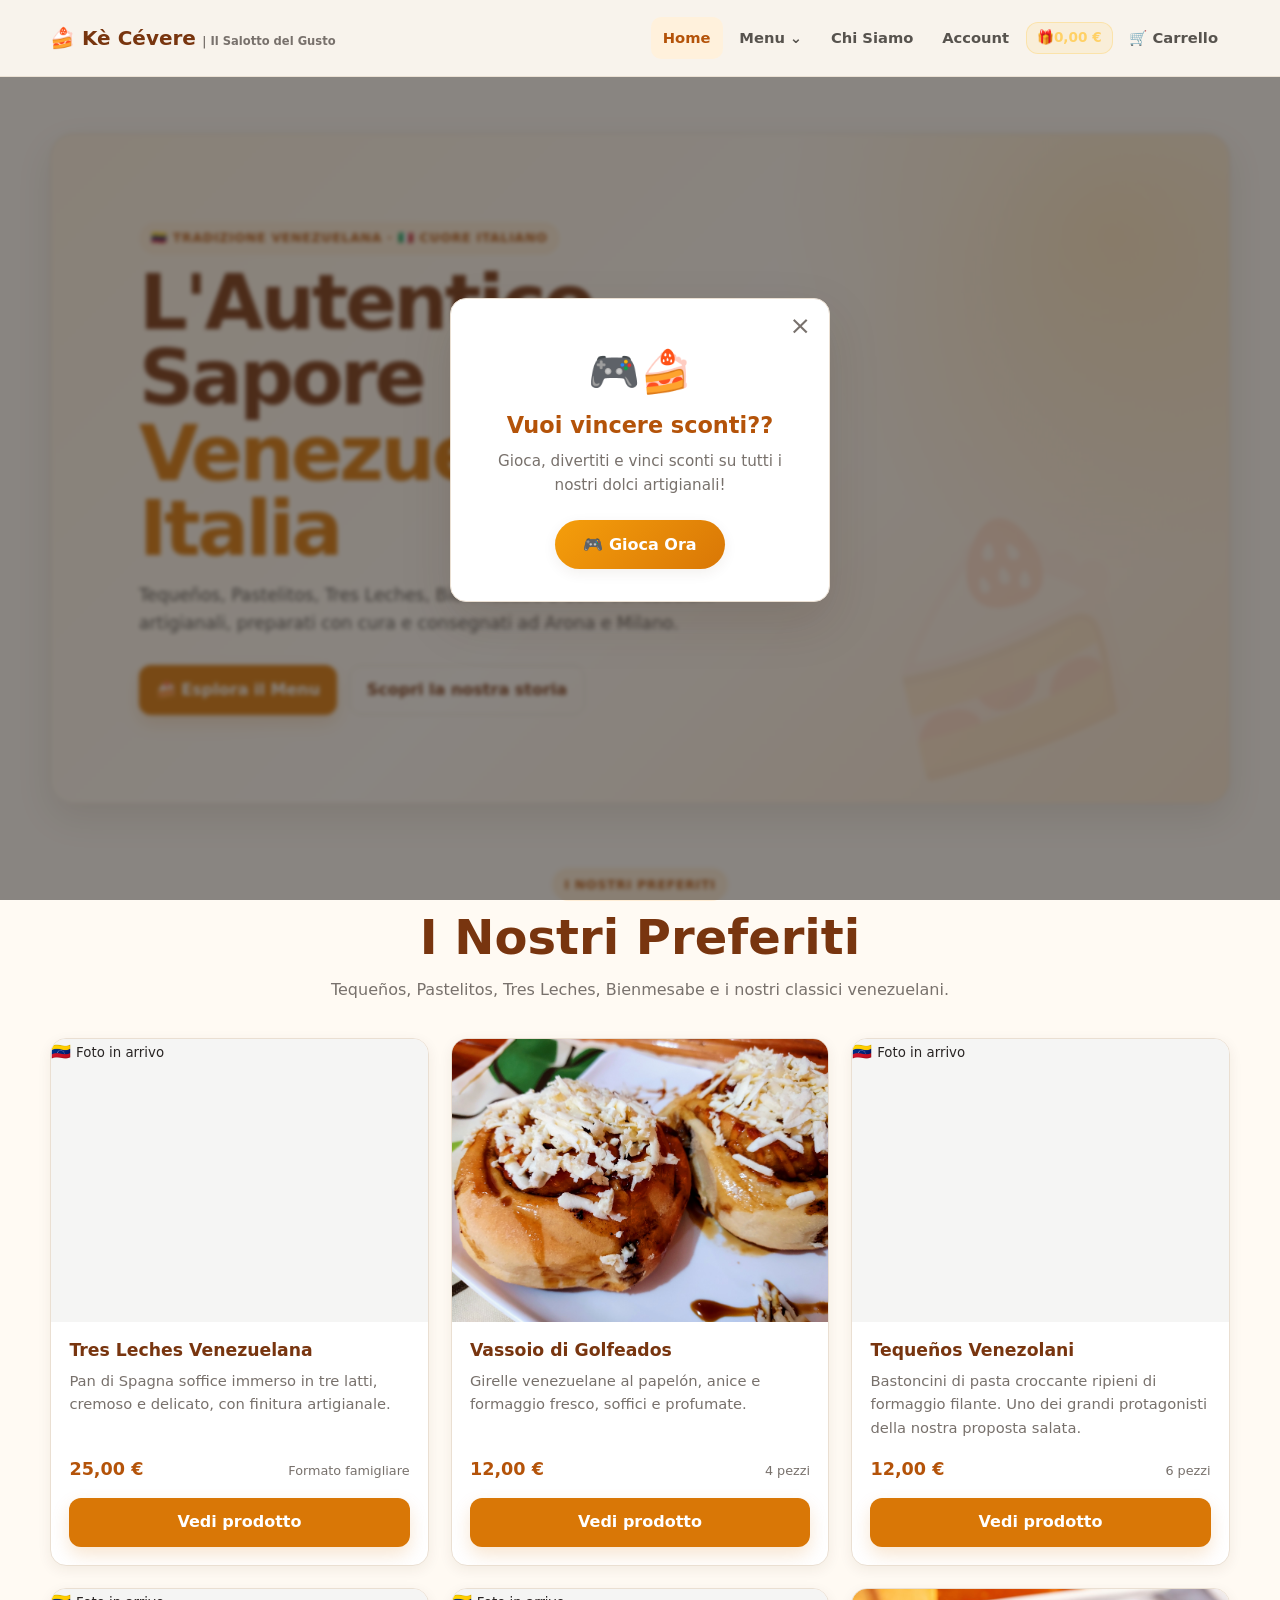
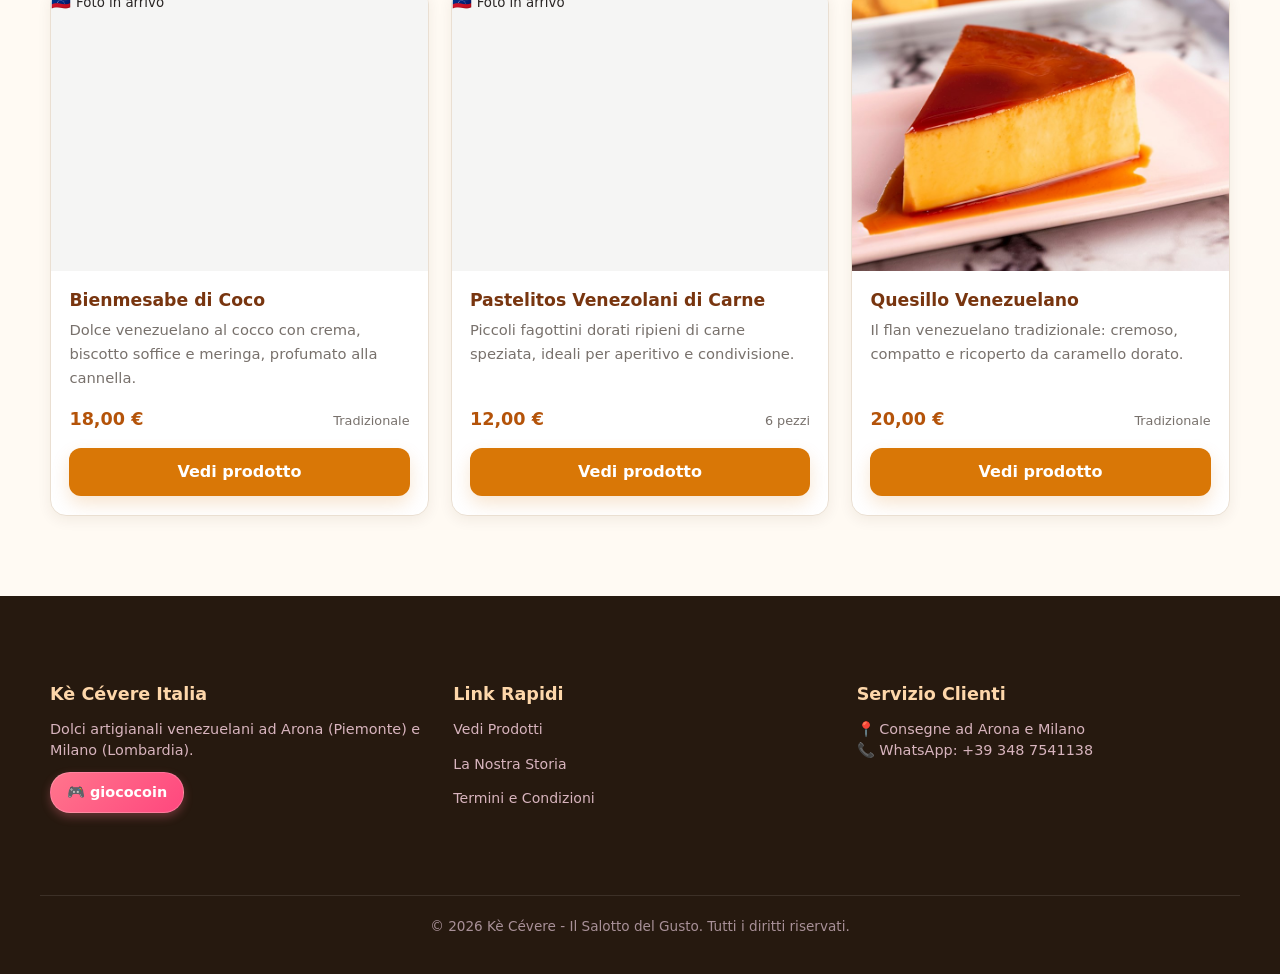
==== commit 84957203: "Actualización de cambios en proyecto" ====
--- a/index.html
+++ b/index.html
@@ -60,7 +60,7 @@
                 </h1>
 
                 <p>
-                    Tres Leches, Marquesas, Quesillo e Golfeados artigianali,
+                    Tequeños, Pastelitos, Tres Leches, Bienmesabe e dolci venezuelani artigianali,
                     preparati con cura e consegnati ad Arona e Milano.
                 </p>
 
@@ -74,9 +74,9 @@
         <!-- ==================== PRODOTTI IN EVIDENZA ==================== -->
         <section class="featured-products" aria-labelledby="featured-title">
             <div class="section-heading">
-                <span class="section-label">I nostri dolci</span>
+                <span class="section-label">I nostri preferiti</span>
                 <h2 id="featured-title">I Nostri Preferiti</h2>
-                <p>Una selezione dei sapori venezuelani più amati dai nostri clienti.</p>
+                <p>Tequeños, Pastelitos, Tres Leches, Bienmesabe e i nostri classici venezuelani.</p>
             </div>
 
             <div class="grid" id="featured-grid">
@@ -115,6 +115,7 @@
     </footer>
 
     <script src="./assets/js/core/main.js"></script>
+    <script src="./assets/js/components/menu.js"></script>
     <script src="./assets/js/pages/promo.js"></script>
     <script src="./assets/js/components/productos.js"></script>
 </body>
--- a/assets/css/style.css
+++ b/assets/css/style.css
@@ -23,6 +23,7 @@
 @import url("components/_cart.css");
 @import url("components/_toast.css");
 @import url("components/_badges.css");
+@import url("components/_menu.css");
 
 @import url("layout/_responsive.css");
 
@@ -30,3 +31,46 @@
 @import url("pages/_terms.css");
 @import url("pages/_game.css");
 @import url("pages/_promo.css");
+
+/* =========================================================
+   CATÁLOGO / FILTROS
+   ========================================================= */
+
+.catalog-filters {
+    width: min(100% - 2rem, var(--container));
+    margin: 1.5rem auto 2rem;
+    display: flex;
+    flex-wrap: wrap;
+    gap: 0.5rem;
+    align-items: center;
+}
+
+.catalog-filter {
+    border: 1px solid var(--border);
+    border-radius: 999px;
+    padding: 0.55rem 0.85rem;
+    background: var(--surface);
+    color: var(--text-muted);
+    font: inherit;
+    font-size: 0.82rem;
+    font-weight: 750;
+    cursor: pointer;
+    transition: 0.18s ease;
+}
+
+.catalog-filter:hover,
+.catalog-filter.active {
+    background: #fff1dc;
+    color: var(--primary-dark);
+    border-color: #efc995;
+}
+
+.catalog-empty {
+    width: min(100% - 2rem, var(--container));
+    margin: 2rem auto;
+    padding: 2rem;
+    border: 1px dashed var(--border);
+    border-radius: 18px;
+    text-align: center;
+    color: var(--text-muted);
+}
